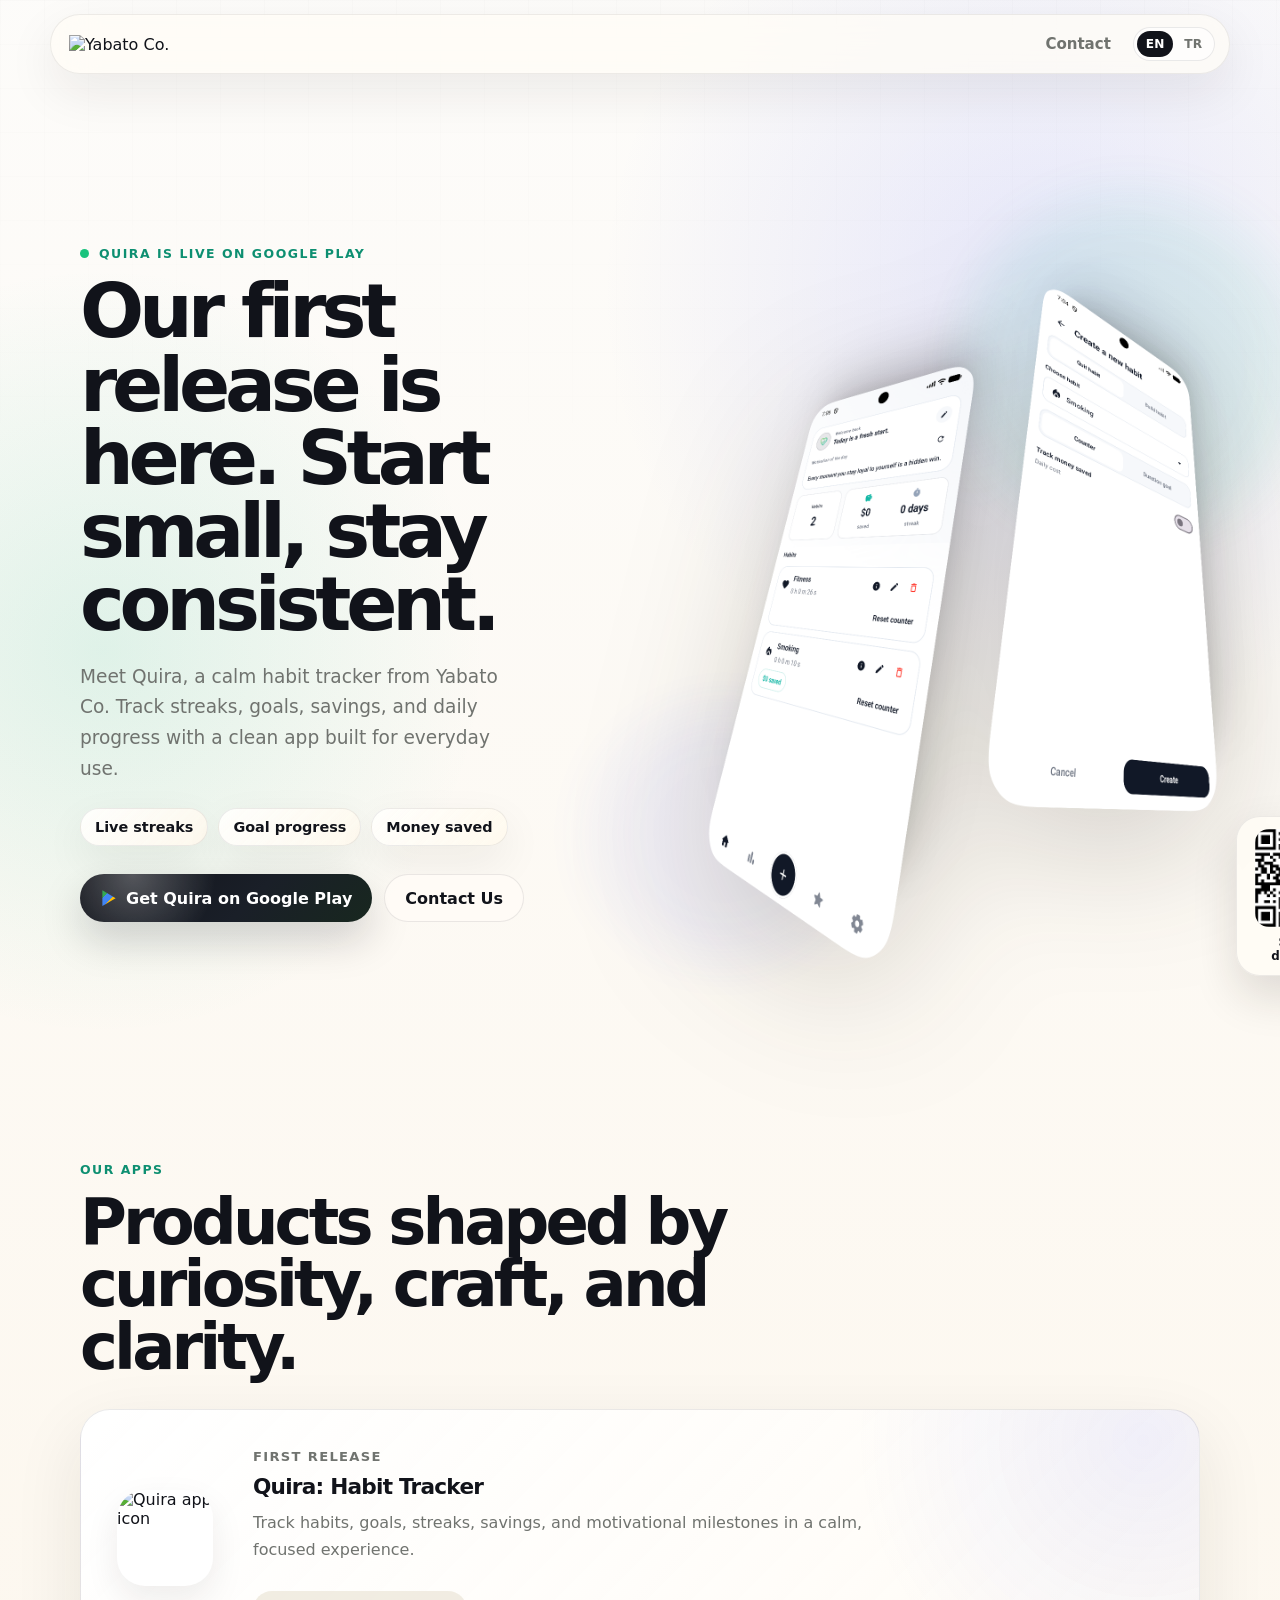
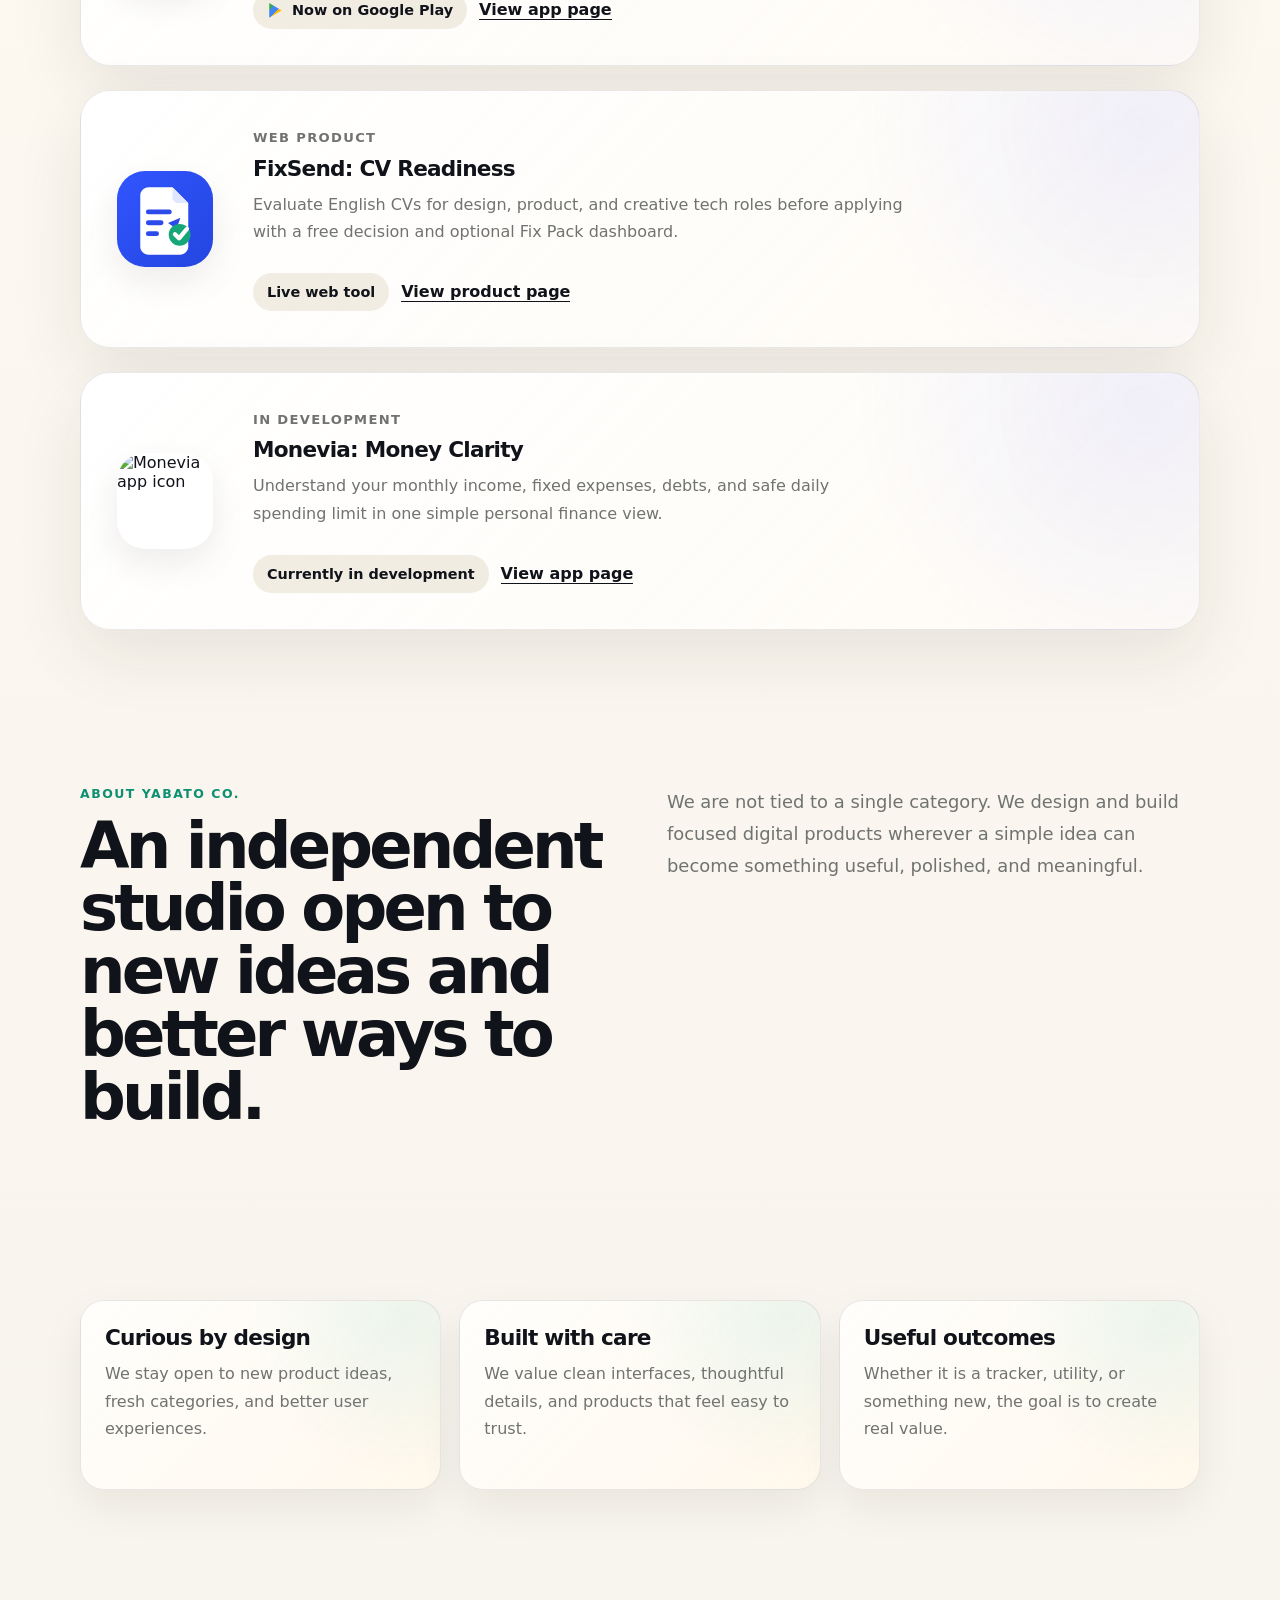
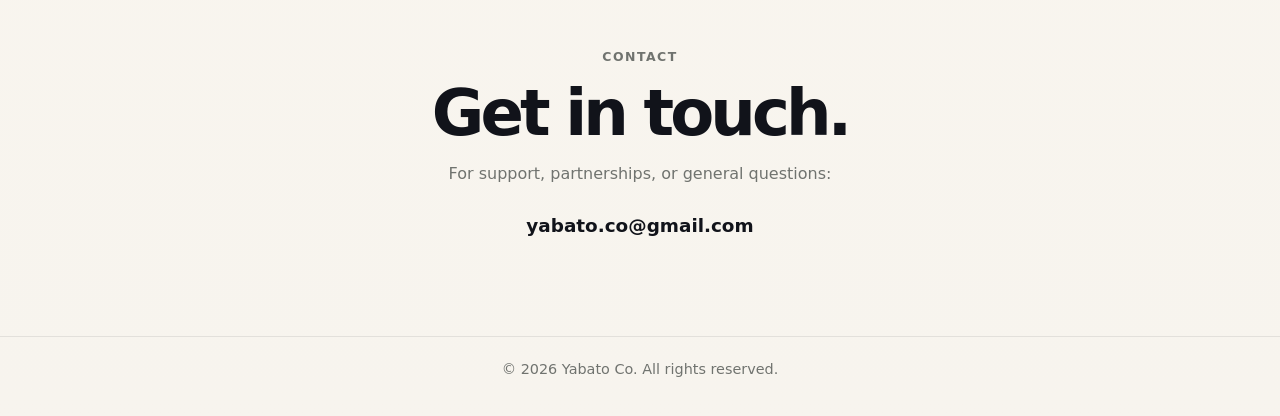
==== index.html @ 546466b2 "Add FixSend SVG and use it in UI Add a new fixsend-logo.svg asset and replace the previous text-base" ====
<!doctype html>
<html lang="en">
<head>
  <meta charset="utf-8" />
  <meta name="viewport" content="width=device-width, initial-scale=1" />
  <title>Yabato Co. | Ideas, Apps, and Digital Products</title>
  <meta name="description" content="Yabato Co. is an independent studio exploring ideas, apps, and digital products." />
  <link rel="icon" type="image/png" href="./favicon.png?v=2" />
  <link rel="shortcut icon" type="image/png" href="./favicon.png?v=2" />
  <link rel="apple-touch-icon" href="./favicon.png?v=2" />
  <link rel="stylesheet" href="./styles.css?v=13" />
</head>
<body>
  <header class="site-header">
    <a class="brand" href="index.html" aria-label="Yabato Co.">
      <img src="yabato-logo.png?v=2" alt="Yabato Co." />
    </a>
    <nav>
      <a href="#contact">Contact</a>
      <span class="lang-switch" aria-label="Language switcher">
        <a class="active" href="index.html">EN</a>
        <a href="index-tr.html">TR</a>
      </span>
    </nav>
  </header>

  <main>
    <section class="hero">
      <div class="hero-copy">
        <p class="eyebrow hero-kicker"><span></span>Quira is live on Google Play</p>
        <h1>Our first release is here. Start small, stay consistent.</h1>
        <p class="hero-text">
          Meet Quira, a calm habit tracker from Yabato Co. Track streaks, goals,
          savings, and daily progress with a clean app built for everyday use.
        </p>
        <div class="hero-badges" aria-label="Quira highlights">
          <span>Live streaks</span>
          <span>Goal progress</span>
          <span>Money saved</span>
        </div>
        <div class="hero-actions">
          <a class="button primary play-cta" href="https://play.google.com/store/apps/details?id=co.yabato.quira" target="_blank" rel="noopener"><span class="play-mark" aria-hidden="true"></span>Get Quira on Google Play</a>
          <a class="button secondary" href="mailto:yabato.co@gmail.com">Contact Us</a>
        </div>
      </div>
      <div class="home-hero-stage">
        <div class="hero-glow hero-glow-one"></div>
        <div class="hero-glow hero-glow-two"></div>
        <img class="home-hero-image" src="quira-hero.png" alt="Quira app screens preview" />
        <a class="hero-qr-card" href="https://play.google.com/store/apps/details?id=co.yabato.quira" target="_blank" rel="noopener" aria-label="Download Quira from Google Play">
          <img src="quira-google-play-qr.png" alt="Quira Google Play QR code" />
          <span>Scan to download</span>
        </a>
      </div>
    </section>

    <section id="apps" class="section">
      <div class="section-heading">
        <p class="eyebrow">Our apps</p>
        <h2>Products shaped by curiosity, craft, and clarity.</h2>
      </div>

      <div class="apps-stack">
        <a class="app-card app-card-link" href="quira.html">
          <img class="app-icon" src="googleplay-logo.png" alt="Quira app icon" />
          <div class="app-content">
            <p class="app-label">First release</p>
            <h3>Quira: Habit Tracker</h3>
            <p>
              Track habits, goals, streaks, savings, and motivational milestones
              in a calm, focused experience.
            </p>
            <div class="app-actions">
              <span class="pill play-pill"><span class="play-mark" aria-hidden="true"></span>Now on Google Play</span>
              <span class="text-link">View app page</span>
            </div>
          </div>
        </a>

        <a class="app-card app-card-link" href="fixsend.html">
          <img class="app-icon" src="fixsend-logo.svg" alt="FixSend product icon" />
          <div class="app-content">
            <p class="app-label">Web product</p>
            <h3>FixSend: CV Readiness</h3>
            <p>
              Evaluate English CVs for design, product, and creative tech roles
              before applying with a free decision and optional Fix Pack dashboard.
            </p>
            <div class="app-actions">
              <span class="pill">Live web tool</span>
              <span class="text-link">View product page</span>
            </div>
          </div>
        </a>

        <a class="app-card app-card-link" href="monevia.html">
          <img class="app-icon" src="monevia-logo.png" alt="Monevia app icon" />
          <div class="app-content">
            <p class="app-label">In development</p>
            <h3>Monevia: Money Clarity</h3>
            <p>
              Understand your monthly income, fixed expenses, debts, and safe
              daily spending limit in one simple personal finance view.
            </p>
            <div class="app-actions">
              <span class="pill">Currently in development</span>
              <span class="text-link">View app page</span>
            </div>
          </div>
        </a>
      </div>
    </section>

    <section id="about" class="section split">
      <div>
        <p class="eyebrow">About Yabato Co.</p>
        <h2>An independent studio open to new ideas and better ways to build.</h2>
      </div>
      <p>
        We are not tied to a single category. We design and build focused digital
        products wherever a simple idea can become something useful, polished,
        and meaningful.
      </p>
    </section>

    <section class="section principles">
      <div class="principle">
        <h3>Curious by design</h3>
        <p>We stay open to new product ideas, fresh categories, and better user experiences.</p>
      </div>
      <div class="principle">
        <h3>Built with care</h3>
        <p>We value clean interfaces, thoughtful details, and products that feel easy to trust.</p>
      </div>
      <div class="principle">
        <h3>Useful outcomes</h3>
        <p>Whether it is a tracker, utility, or something new, the goal is to create real value.</p>
      </div>
    </section>

    <section id="contact" class="section contact">
      <p class="eyebrow">Contact</p>
      <h2>Get in touch.</h2>
      <p>For support, partnerships, or general questions:</p>
      <a class="email" href="mailto:yabato.co@gmail.com">yabato.co@gmail.com</a>
    </section>
  </main>

  <footer>
    <p>&copy; 2026 Yabato Co. All rights reserved.</p>
  </footer>
</body>
</html>
---- styles.css ----
:root {
  --bg: #f6f2ea;
  --surface: #fffaf4;
  --surface-strong: #eee6d8;
  --text: #11131a;
  --muted: #70736f;
  --line: rgba(28, 31, 38, 0.09);
  --black: #11131a;
  --green: #17b98f;
  --blue: #5c6cff;
  --coral: #ff784f;
  --cream: #fff7e8;
  --radius: 30px;
  --shadow: 0 24px 70px rgba(35, 30, 20, 0.09);
  --soft-shadow: 0 16px 44px rgba(35, 30, 20, 0.07);
}

* {
  box-sizing: border-box;
}

html {
  scroll-behavior: smooth;
  overflow-x: hidden;
}

body {
  margin: 0;
  font-family: Inter, ui-sans-serif, system-ui, -apple-system, BlinkMacSystemFont, "Segoe UI", sans-serif;
  color: var(--text);
  background:
    radial-gradient(circle at 82% 8%, rgba(92, 108, 255, 0.15), transparent 28rem),
    radial-gradient(circle at 8% 18%, rgba(23, 185, 143, 0.13), transparent 24rem),
    linear-gradient(180deg, rgba(255, 255, 255, 0.74), rgba(255, 250, 242, 0.74) 42%, rgba(247, 244, 238, 0.98)),
    var(--bg);
  overflow-x: hidden;
}

body::before {
  content: "";
  position: fixed;
  inset: 0;
  z-index: -2;
  pointer-events: none;
  opacity: 0.24;
  background-image:
    linear-gradient(rgba(17, 19, 26, 0.05) 1px, transparent 1px),
    linear-gradient(90deg, rgba(17, 19, 26, 0.05) 1px, transparent 1px);
  background-size: 44px 44px;
  mask-image: linear-gradient(to bottom, black, transparent 72%);
}

a {
  color: inherit;
}

.site-header {
  position: sticky;
  top: 0;
  z-index: 10;
  display: flex;
  align-items: center;
  justify-content: space-between;
  width: min(1180px, calc(100% - 28px));
  margin: 14px auto 0;
  padding: 12px 14px 12px 18px;
  background: rgba(255, 252, 246, 0.72);
  backdrop-filter: blur(22px);
  border: 1px solid rgba(28, 31, 38, 0.08);
  border-radius: 999px;
  box-shadow: 0 18px 50px rgba(35, 30, 20, 0.08);
}

.brand {
  display: inline-flex;
  align-items: center;
  text-decoration: none;
}

.site-header .brand img {
  display: block;
  width: 118px;
  max-width: 118px;
  height: auto;
  max-height: 40px;
  object-fit: contain;
}

nav {
  display: flex;
  align-items: center;
  gap: 22px;
}

nav a {
  text-decoration: none;
  color: var(--muted);
  font-size: 0.94rem;
  font-weight: 750;
  transition: color 180ms ease;
}

nav a:hover {
  color: var(--text);
}

.lang-switch {
  display: inline-flex;
  align-items: center;
  gap: 2px;
  padding: 3px;
  border: 1px solid var(--line);
  border-radius: 999px;
  background: rgba(255, 255, 255, 0.62);
}

.lang-switch a {
  min-width: 34px;
  padding: 6px 9px;
  border-radius: 999px;
  color: var(--muted);
  font-size: 0.76rem;
  font-weight: 850;
  text-align: center;
}

.lang-switch a.active {
  color: #ffffff;
  background: var(--black);
}

main {
  width: min(1120px, calc(100% - 40px));
  margin: 0 auto;
}

.hero {
  min-height: 74vh;
  display: grid;
  grid-template-columns: minmax(0, 0.82fr) minmax(470px, 1.18fr);
  gap: 24px;
  align-items: center;
  padding: 82px 0 74px;
}

.hero-copy {
  min-width: 0;
  animation: heroFadeUp 760ms ease both;
}

.hero-kicker {
  display: inline-flex;
  align-items: center;
  gap: 10px;
}

.hero-kicker span {
  width: 9px;
  height: 9px;
  border-radius: 50%;
  background: #19c37d;
  box-shadow: 0 0 0 0 rgba(25, 195, 125, 0.42);
  animation: livePulse 1.8s ease-in-out infinite;
}

.hero-badges {
  display: flex;
  flex-wrap: wrap;
  gap: 10px;
  margin-top: 24px;
}

.hero-badges span {
  display: inline-flex;
  align-items: center;
  min-height: 38px;
  padding: 0 14px;
  border: 1px solid rgba(15, 23, 42, 0.08);
  border-radius: 999px;
  background:
    linear-gradient(135deg, rgba(255, 255, 255, 0.72), rgba(255, 247, 232, 0.56)),
    rgba(255, 252, 246, 0.72);
  color: var(--text);
  font-size: 0.9rem;
  font-weight: 800;
  box-shadow: var(--soft-shadow);
}

.home-hero-stage {
  position: relative;
  justify-self: end;
  width: min(132%, 910px);
  margin-right: -206px;
  animation: heroFadeIn 900ms ease 120ms both;
}

.home-hero-image {
  display: block;
  width: 100%;
  height: auto;
  filter: drop-shadow(0 36px 72px rgba(35, 30, 20, 0.20));
  animation: heroFloat 6.5s ease-in-out infinite;
}

.hero-glow {
  position: absolute;
  z-index: -1;
  border-radius: 50%;
  filter: blur(28px);
  opacity: 0.42;
  animation: glowDrift 7s ease-in-out infinite;
}

.hero-glow-one {
  width: 340px;
  height: 340px;
  right: 106px;
  top: 42px;
  background: rgba(23, 185, 143, 0.22);
}

.hero-glow-two {
  width: 260px;
  height: 260px;
  left: 42px;
  bottom: 46px;
  background: rgba(92, 108, 255, 0.17);
  animation-delay: -2s;
}

.hero-qr-card {
  position: absolute;
  right: 34px;
  bottom: 34px;
  display: grid;
  justify-items: center;
  gap: 8px;
  width: 136px;
  padding: 12px;
  border: 1px solid rgba(15, 23, 42, 0.08);
  border-radius: 24px;
  background: rgba(255, 252, 246, 0.9);
  box-shadow: 0 20px 46px rgba(35, 30, 20, 0.14);
  color: var(--text);
  text-decoration: none;
  backdrop-filter: blur(18px);
  animation: heroFadeUp 820ms ease 360ms both;
}

.hero-qr-card img {
  display: block;
  width: 98px;
  height: 98px;
  border-radius: 14px;
}

.hero-qr-card span {
  font-size: 0.74rem;
  font-weight: 900;
  text-align: center;
}

@keyframes heroFadeUp {
  from {
    opacity: 0;
    transform: translateY(18px);
  }
  to {
    opacity: 1;
    transform: translateY(0);
  }
}

@keyframes heroFadeIn {
  from {
    opacity: 0;
    transform: translateX(18px) scale(0.98);
  }
  to {
    opacity: 1;
    transform: translateX(0) scale(1);
  }
}

@keyframes heroFloat {
  0%, 100% {
    transform: translateY(0) rotate(0deg);
  }
  50% {
    transform: translateY(-10px) rotate(0.4deg);
  }
}

@keyframes livePulse {
  0% {
    box-shadow: 0 0 0 0 rgba(25, 195, 125, 0.42);
  }
  70% {
    box-shadow: 0 0 0 9px rgba(25, 195, 125, 0);
  }
  100% {
    box-shadow: 0 0 0 0 rgba(25, 195, 125, 0);
  }
}

@keyframes glowDrift {
  0%, 100% {
    transform: translate3d(0, 0, 0) scale(1);
  }
  50% {
    transform: translate3d(12px, -10px, 0) scale(1.06);
  }
}

.eyebrow {
  margin: 0 0 14px;
  color: #0d8f71;
  font-size: 0.78rem;
  font-weight: 800;
  letter-spacing: 0.12em;
  text-transform: uppercase;
}

h1,
h2,
h3,
p {
  margin-top: 0;
}

h1 {
  max-width: 670px;
  margin-bottom: 20px;
  font-size: clamp(2.6rem, 5.9vw, 4.95rem);
  line-height: 0.97;
  letter-spacing: -0.068em;
}

h2 {
  margin-bottom: 16px;
  font-size: clamp(2rem, 5vw, 4rem);
  line-height: 0.98;
  letter-spacing: -0.06em;
}

h3 {
  margin-bottom: 10px;
  font-size: 1.35rem;
  letter-spacing: -0.035em;
}

.hero-text {
  max-width: 570px;
  color: var(--muted);
  font-size: clamp(1.02rem, 1.45vw, 1.18rem);
  line-height: 1.65;
}

.hero-actions,
.app-actions {
  display: flex;
  flex-wrap: wrap;
  align-items: center;
  gap: 12px;
  margin-top: 28px;
}

.button {
  display: inline-flex;
  align-items: center;
  justify-content: center;
  min-height: 48px;
  padding: 0 20px;
  border-radius: 999px;
  text-decoration: none;
  font-weight: 750;
  transition: transform 180ms ease, box-shadow 180ms ease, background 180ms ease, border-color 180ms ease;
}

.button.primary {
  color: #ffffff;
  background:
    radial-gradient(circle at 18% 0%, rgba(255, 255, 255, 0.28), transparent 34%),
    linear-gradient(135deg, #11131a 0%, #1a1f28 58%, #18271f 100%),
    var(--black);
  box-shadow: 0 18px 42px rgba(17, 19, 26, 0.18);
}

.button.secondary {
  color: var(--text);
  background: rgba(255, 252, 246, 0.78);
  border: 1px solid var(--line);
}

.button:hover {
  transform: translateY(-2px);
}

.button.primary:hover {
  box-shadow: 0 22px 50px rgba(17, 19, 26, 0.24);
}

.button.secondary:hover {
  border-color: rgba(17, 19, 26, 0.18);
  background: #ffffff;
}

.button.disabled {
  cursor: default;
  opacity: 0.92;
}

.section {
  padding: 78px 0;
  animation: heroFadeUp 720ms ease both;
}

.section-heading {
  max-width: 760px;
  margin-bottom: 30px;
}

.apps-stack {
  display: grid;
  gap: 24px;
  row-gap: 24px;
}

.app-card {
  display: grid;
  grid-template-columns: 110px 1fr;
  gap: 26px;
  align-items: center;
  margin-top: 0;
  padding: clamp(22px, 4vw, 36px);
  border: 1px solid var(--line);
  border-radius: var(--radius);
  background:
    radial-gradient(circle at 95% 12%, rgba(92, 108, 255, 0.09), transparent 18rem),
    linear-gradient(135deg, rgba(255, 255, 255, 0.84), rgba(255, 250, 242, 0.72)),
    rgba(255, 255, 255, 0.82);
  box-shadow: var(--shadow);
}

.app-card-link {
  text-decoration: none;
  color: inherit;
  transition: transform 180ms ease, box-shadow 180ms ease;
}

.app-card-link:hover {
  transform: translateY(-4px);
  box-shadow: 0 30px 82px rgba(35, 30, 20, 0.12);
}

.app-card-link h3,
.app-card-link p,
.app-card-link span {
  text-decoration: none;
}

.app-icon {
  width: 96px;
  height: 96px;
  display: block;
  border-radius: 28px;
  object-fit: cover;
  background: #ffffff;
  box-shadow: 0 14px 34px rgba(35, 30, 20, 0.08);
}


.app-label {
  margin-bottom: 6px;
  color: var(--muted);
  font-size: 0.82rem;
  font-weight: 800;
  text-transform: uppercase;
  letter-spacing: 0.1em;
}

.app-content p {
  max-width: 650px;
  color: var(--muted);
  line-height: 1.7;
}

.pill {
  display: inline-flex;
  align-items: center;
  gap: 8px;
  min-height: 38px;
  padding: 0 14px;
  border-radius: 999px;
  background: rgba(238, 232, 220, 0.78);
  color: var(--text);
  font-size: 0.9rem;
  font-weight: 750;
}

.app-actions a,
.text-link {
  color: var(--text);
  font-weight: 750;
  text-decoration: none;
  border-bottom: 1px solid currentColor;
}

.split {
  display: grid;
  grid-template-columns: 1fr 1fr;
  gap: 54px;
  align-items: start;
}

.split > p {
  color: var(--muted);
  font-size: 1.12rem;
  line-height: 1.8;
}

.principles {
  display: grid;
  grid-template-columns: repeat(3, 1fr);
  gap: 18px;
}

.principle {
  min-height: 190px;
  padding: 24px;
  border: 1px solid var(--line);
  border-radius: 24px;
  background:
    radial-gradient(circle at 90% 8%, rgba(23, 185, 143, 0.08), transparent 10rem),
    linear-gradient(135deg, rgba(255, 255, 255, 0.76), rgba(255, 247, 232, 0.66)),
    var(--surface);
  box-shadow: var(--soft-shadow);
  transition: transform 180ms ease, box-shadow 180ms ease, border-color 180ms ease;
}

.principle:hover {
  transform: translateY(-3px);
  border-color: rgba(17, 19, 26, 0.14);
  box-shadow: 0 20px 52px rgba(35, 30, 20, 0.10);
}

.principle p,
.contact p {
  color: var(--muted);
  line-height: 1.7;
}

.contact {
  text-align: center;
  padding-bottom: 100px;
}

.email {
  display: inline-block;
  margin-top: 12px;
  color: var(--text);
  font-size: 1.15rem;
  font-weight: 800;
  text-decoration: none;
}

footer {
  border-top: 1px solid var(--line);
  padding: 24px 20px;
  text-align: center;
  color: var(--muted);
  font-size: 0.9rem;
}

/* Quira page */

.app-hero {
  min-height: 62vh;
  display: grid;
  grid-template-columns: 1.35fr 0.65fr;
  gap: 42px;
  align-items: center;
  padding: 74px 0 46px;
}

.hero-phone-card {
  justify-self: end;
  width: min(100%, 168px);
  min-height: 188px;
  display: grid;
  place-items: center;
  align-content: center;
  padding: 12px;
  border: 1px solid var(--line);
  border-radius: 26px;
  background:
    radial-gradient(circle at top right, rgba(23, 185, 143, 0.16), transparent 11rem),
    radial-gradient(circle at bottom left, rgba(92, 108, 255, 0.08), transparent 10rem),
    rgba(255, 252, 246, 0.78);
  box-shadow: var(--soft-shadow);
  text-align: center;
}

.hero-phone-card img {
  width: 92px;
  height: 92px;
  border-radius: 20px;
  margin-bottom: 10px;
  object-fit: cover;
}

.hero-phone-card.monevia-card img {
  padding: 10px;
  background: #ffffff;
  object-fit: contain;
}

.monevia-kpi-grid {
  display: grid;
  grid-template-columns: repeat(3, 1fr);
  gap: 16px;
  margin-top: 30px;
}

.monevia-kpi {
  padding: 24px;
  border: 1px solid var(--line);
  border-radius: 24px;
  background:
    linear-gradient(135deg, rgba(255, 255, 255, 0.8), rgba(255, 247, 232, 0.66)),
    rgba(255, 252, 246, 0.82);
  box-shadow: var(--soft-shadow);
}

.monevia-kpi strong {
  display: block;
  margin-bottom: 8px;
  color: var(--text);
  font-size: clamp(1.5rem, 3vw, 2.4rem);
  letter-spacing: -0.06em;
}

.monevia-kpi span {
  color: var(--muted);
  font-size: 0.92rem;
  font-weight: 750;
}

.play-pill,
.play-cta {
  gap: 9px;
}

.play-mark {
  width: 16px;
  height: 16px;
  flex: 0 0 auto;
  display: inline-block;
  clip-path: polygon(14% 4%, 92% 50%, 14% 96%);
  background: linear-gradient(135deg, #34a853 0 32%, #4285f4 32% 58%, #fbbc04 58% 76%, #ea4335 76% 100%);
  box-shadow: 0 0 0 1px rgba(17, 24, 39, 0.04);
}

.button .play-mark {
  width: 17px;
  height: 17px;
}

.hero-phone-card h2 {
  font-size: 1.3rem;
  margin-bottom: 3px;
}

.hero-phone-card p {
  color: var(--muted);
  font-weight: 700;
  font-size: 0.84rem;
}

.feature-banner {
  margin: 8px 0 46px;
  padding: 0;
  overflow: hidden;
  border: 1px solid var(--line);
  border-radius: 32px;
  background: rgba(255, 252, 246, 0.78);
  box-shadow: var(--shadow);
}

.feature-banner img {
  display: block;
  width: 100%;
  border-radius: 32px;
}

.feature-banner.product-photo {
  background:
    radial-gradient(circle at 50% 12%, rgba(92, 108, 255, 0.16), transparent 30rem),
    linear-gradient(135deg, rgba(255, 255, 255, 0.7), rgba(255, 247, 232, 0.54));
}

.feature-banner.product-photo img {
  object-fit: cover;
}

.feature-grid {
  display: grid;
  grid-template-columns: repeat(3, 1fr);
  gap: 18px;
}

.core-download-section {
  display: grid;
  grid-template-columns: minmax(0, 1fr) 220px;
  align-items: center;
  gap: 34px;
}

.qr-download-card {
  display: grid;
  justify-items: center;
  gap: 14px;
  padding: 18px;
  border: 1px solid var(--line);
  border-radius: 28px;
  background:
    radial-gradient(circle at 50% 0%, rgba(92, 108, 255, 0.08), transparent 10rem),
    rgba(255, 252, 246, 0.86);
  box-shadow: var(--soft-shadow);
  color: var(--text);
  text-decoration: none;
}

.qr-download-card img {
  display: block;
  width: 172px;
  height: 172px;
  border-radius: 18px;
}

.qr-download-card span {
  font-weight: 900;
  color: var(--text);
}

.feature-grid .principle {
  min-height: 170px;
  background:
    linear-gradient(135deg, rgba(255, 255, 255, 0.82), rgba(255, 247, 232, 0.62)),
    rgba(255, 252, 246, 0.86);
}

.screenshots-section {
  overflow: visible;
}

.screenshot-carousel-wrap {
  position: relative;
  margin-inline: -64px;
  padding-inline: 64px;
}

.screenshots {
  display: grid;
  grid-auto-flow: column;
  grid-auto-columns: calc((100% - 36px) / 3);
  grid-template-columns: none;
  gap: 18px;
  overflow-x: auto;
  overflow-y: hidden;
  overscroll-behavior-inline: contain;
  scroll-snap-type: inline mandatory;
  padding: 8px 0 26px;
  scrollbar-width: thin;
}

.screenshots::-webkit-scrollbar {
  height: 0;
}

.screenshot-button {
  display: block;
  width: 100%;
  padding: 0;
  border: 0;
  background: transparent;
  cursor: zoom-in;
  scroll-snap-align: start;
}

.screenshot-button img {
  display: block;
  width: 100%;
  aspect-ratio: 1 / 1;
  object-fit: cover;
  object-position: top;
  border-radius: 30px;
  border: 0;
  background: rgba(255, 252, 246, 0.86);
  box-shadow: 0 18px 48px rgba(35, 30, 20, 0.09);
  transition: transform 180ms ease, box-shadow 180ms ease;
}

.screenshot-button:hover img {
  transform: translateY(-4px);
  box-shadow: 0 24px 58px rgba(35, 30, 20, 0.13);
}

.scroll-cue {
  position: absolute;
  top: 42%;
  z-index: 3;
  width: 46px;
  height: 46px;
  display: grid;
  place-items: center;
  border-radius: 999px;
  color: var(--text);
  background: rgba(255, 252, 246, 0.94);
  border: 1px solid var(--line);
  box-shadow: 0 14px 36px rgba(35, 30, 20, 0.12);
  font-size: 2.1rem;
  line-height: 1;
  padding: 0;
  cursor: pointer;
}

.scroll-cue.left {
  left: 8px;
}

.scroll-cue.right {
  right: 8px;
}

.lightbox {
  position: fixed;
  inset: 0;
  z-index: 100;
  display: none;
  place-items: center;
  padding: 28px;
  background: rgba(8, 12, 18, 0.72);
  backdrop-filter: blur(12px);
}

.lightbox.is-open {
  display: grid;
}

.lightbox img {
  max-width: min(92vw, 520px);
  max-height: 90vh;
  border-radius: 32px;
  box-shadow: 0 30px 90px rgba(0, 0, 0, 0.34);
}

.lightbox-close {
  position: fixed;
  top: 22px;
  right: 24px;
  width: 44px;
  height: 44px;
  border: 0;
  border-radius: 999px;
  color: #111318;
  background: rgba(255, 255, 255, 0.92);
  font-size: 2rem;
  line-height: 1;
  cursor: pointer;
}

/* Legal page */

.legal-page h1 {
  font-size: clamp(2.6rem, 7vw, 5rem);
}

.legal-card {
  padding: clamp(22px, 4vw, 38px);
  border: 1px solid var(--line);
  border-radius: var(--radius);
  background:
    radial-gradient(circle at 100% 0%, rgba(92, 108, 255, 0.07), transparent 22rem),
    rgba(255, 252, 246, 0.86);
  box-shadow: var(--shadow);
  color: var(--muted);
  line-height: 1.8;
}

.legal-card h2 {
  margin-top: 32px;
  font-size: 1.4rem;
  line-height: 1.2;
  letter-spacing: -0.03em;
  color: var(--text);
}

.legal-card a {
  font-weight: 800;
}

/* Responsive */

@media (max-width: 980px) {
  body,
  main,
  .site-header,
  .section,
  .hero,
  .app-hero,
  .screenshots-section,
  .screenshot-carousel-wrap {
    max-width: 100%;
  }

  .hero {
    grid-template-columns: 1fr;
    gap: 34px;
    overflow: hidden;
  }

  .home-hero-stage {
    justify-self: center;
    width: min(112%, 780px);
    margin: 6px -6% 0;
  }

  .hero-qr-card {
    right: 22px;
    bottom: 18px;
  }

  .app-hero {
    grid-template-columns: 1fr;
    overflow: hidden;
  }

  .hero-phone-card {
    justify-self: start;
  }

  .feature-grid {
    grid-template-columns: repeat(2, 1fr);
  }

  .core-download-section {
    grid-template-columns: 1fr;
  }

  .qr-download-card {
    justify-self: start;
  }

  .monevia-kpi-grid {
    grid-template-columns: 1fr;
  }

  .screenshot-carousel-wrap {
    margin-inline: 0;
    padding-inline: 0;
    overflow: hidden;
  }

  .screenshots {
    grid-auto-columns: calc((100% - 18px) / 2);
    width: 100%;
    max-width: 100%;
  }

  .scroll-cue.left {
    left: 6px;
  }

  .scroll-cue.right {
    right: 6px;
  }
}

@media (max-width: 720px) {
  .site-header {
    padding: 18px 20px;
  }

  .site-header .brand img {
    width: 96px;
    max-width: 96px;
    height: auto;
    max-height: 34px;
  }

  nav {
    gap: 14px;
    flex-wrap: wrap;
    justify-content: flex-end;
  }

  nav a {
    font-size: 0.86rem;
  }

  .lang-switch a {
    min-width: 30px;
    padding: 5px 8px;
    font-size: 0.72rem;
  }

  main {
    width: 100%;
    padding-inline: 14px;
    overflow: hidden;
  }

  .hero {
    min-height: 66vh;
    padding-top: 70px;
  }

  h1 {
    font-size: clamp(2.55rem, 12vw, 4.15rem);
  }

  .app-card,
  .split,
  .principles {
    grid-template-columns: 1fr;
  }

  .app-card {
    gap: 18px;
  }

  .section {
    padding: 54px 0;
  }

  .scroll-cue {
    display: none;
  }
}

@media (max-width: 620px) {
  .app-hero {
    padding: 64px 0 42px;
  }

  .hero-phone-card {
    width: 100%;
    max-width: 168px;
    min-height: 188px;
    border-radius: 26px;
  }

  .home-hero-stage {
    width: 116%;
    margin-left: -8%;
    margin-right: -8%;
  }

  .hero-qr-card {
    position: relative;
    right: auto;
    bottom: auto;
    width: 100%;
    max-width: 220px;
    margin: -18px auto 0;
  }

  .hero-qr-card img {
    width: 112px;
    height: 112px;
  }

  .hero-badges span {
    font-size: 0.82rem;
  }

  .feature-grid {
    grid-template-columns: 1fr;
  }

  .qr-download-card {
    width: 100%;
  }

  .screenshots {
    grid-auto-columns: 82%;
    max-width: 100%;
  }

  .screenshot-carousel-wrap {
    width: 100%;
    max-width: 100%;
    overflow: hidden;
  }

  .screenshot-button,
  .screenshot-button img,
  .feature-banner,
  .feature-banner img {
    max-width: 100%;
  }
}

@media (prefers-reduced-motion: reduce) {
  .hero-copy,
  .home-hero-stage,
  .home-hero-image,
  .hero-glow,
  .hero-qr-card,
  .hero-kicker span,
  .section {
    animation: none;
  }
}
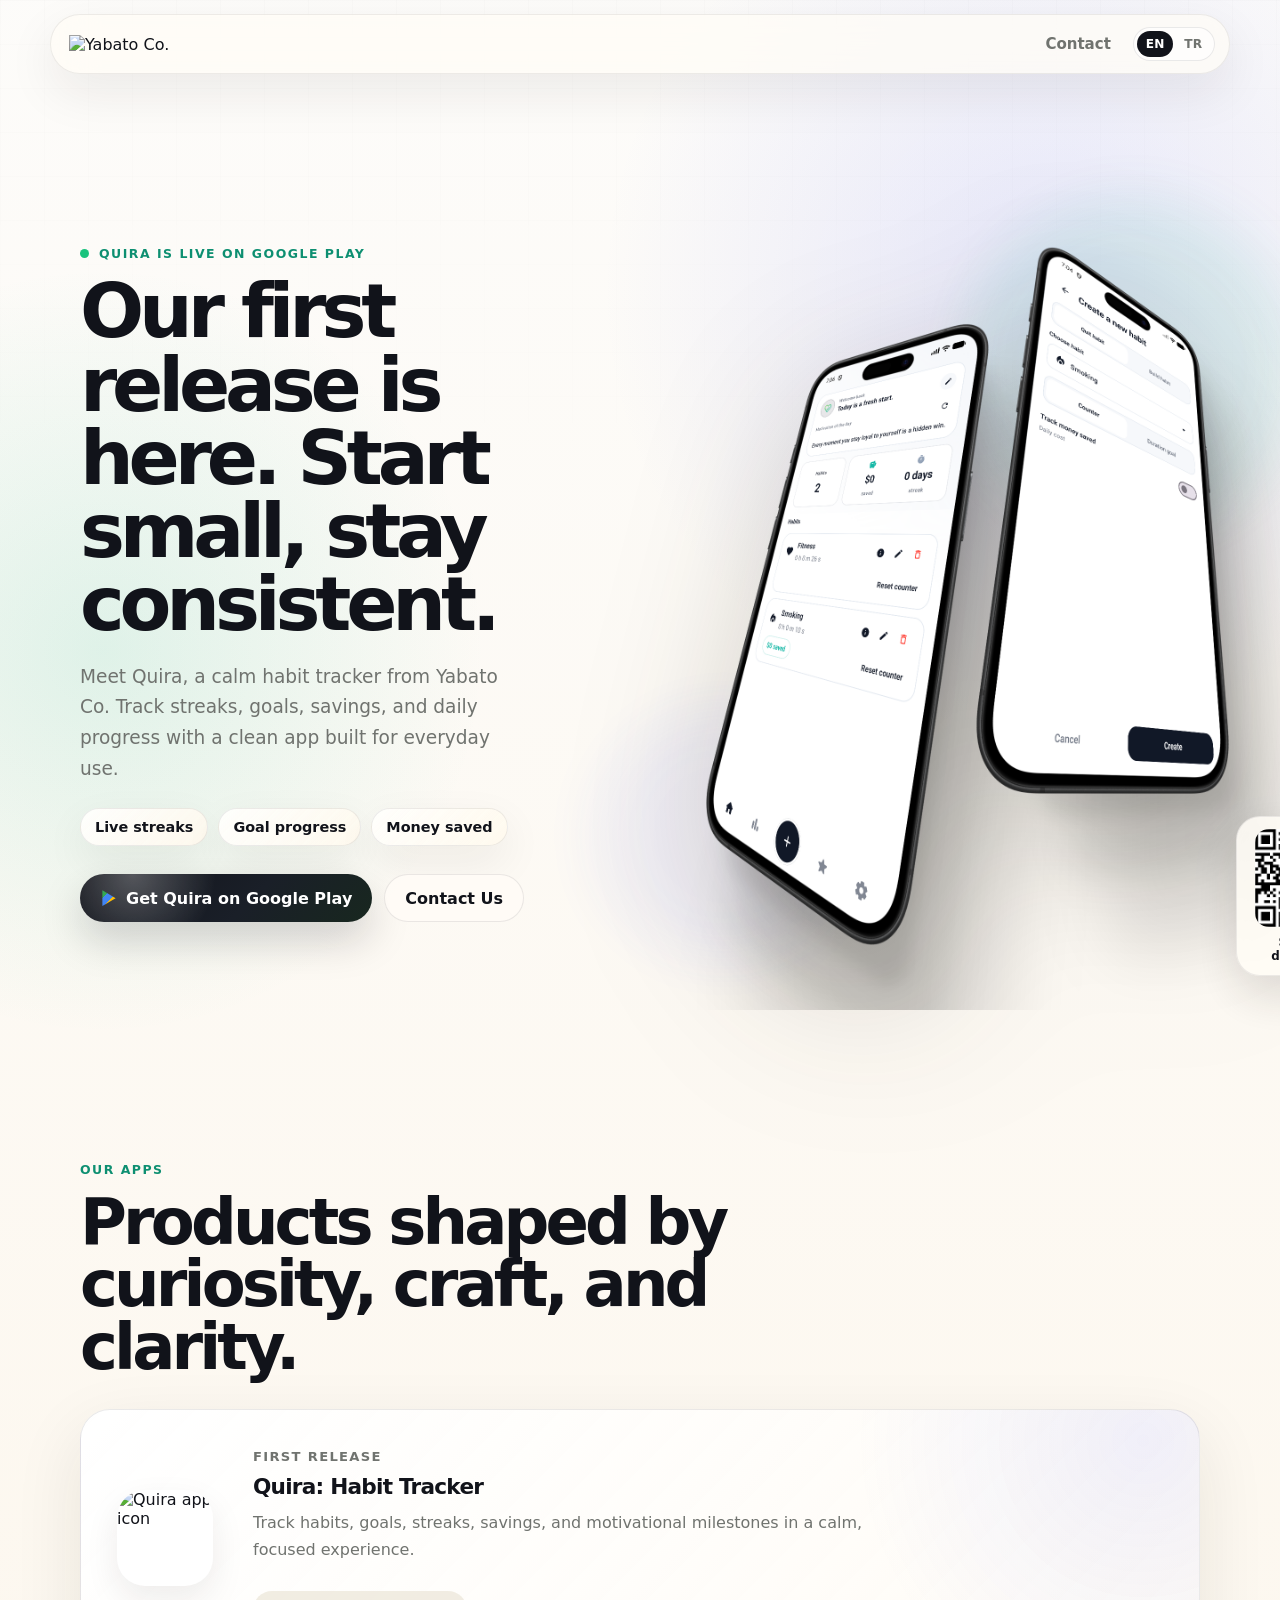
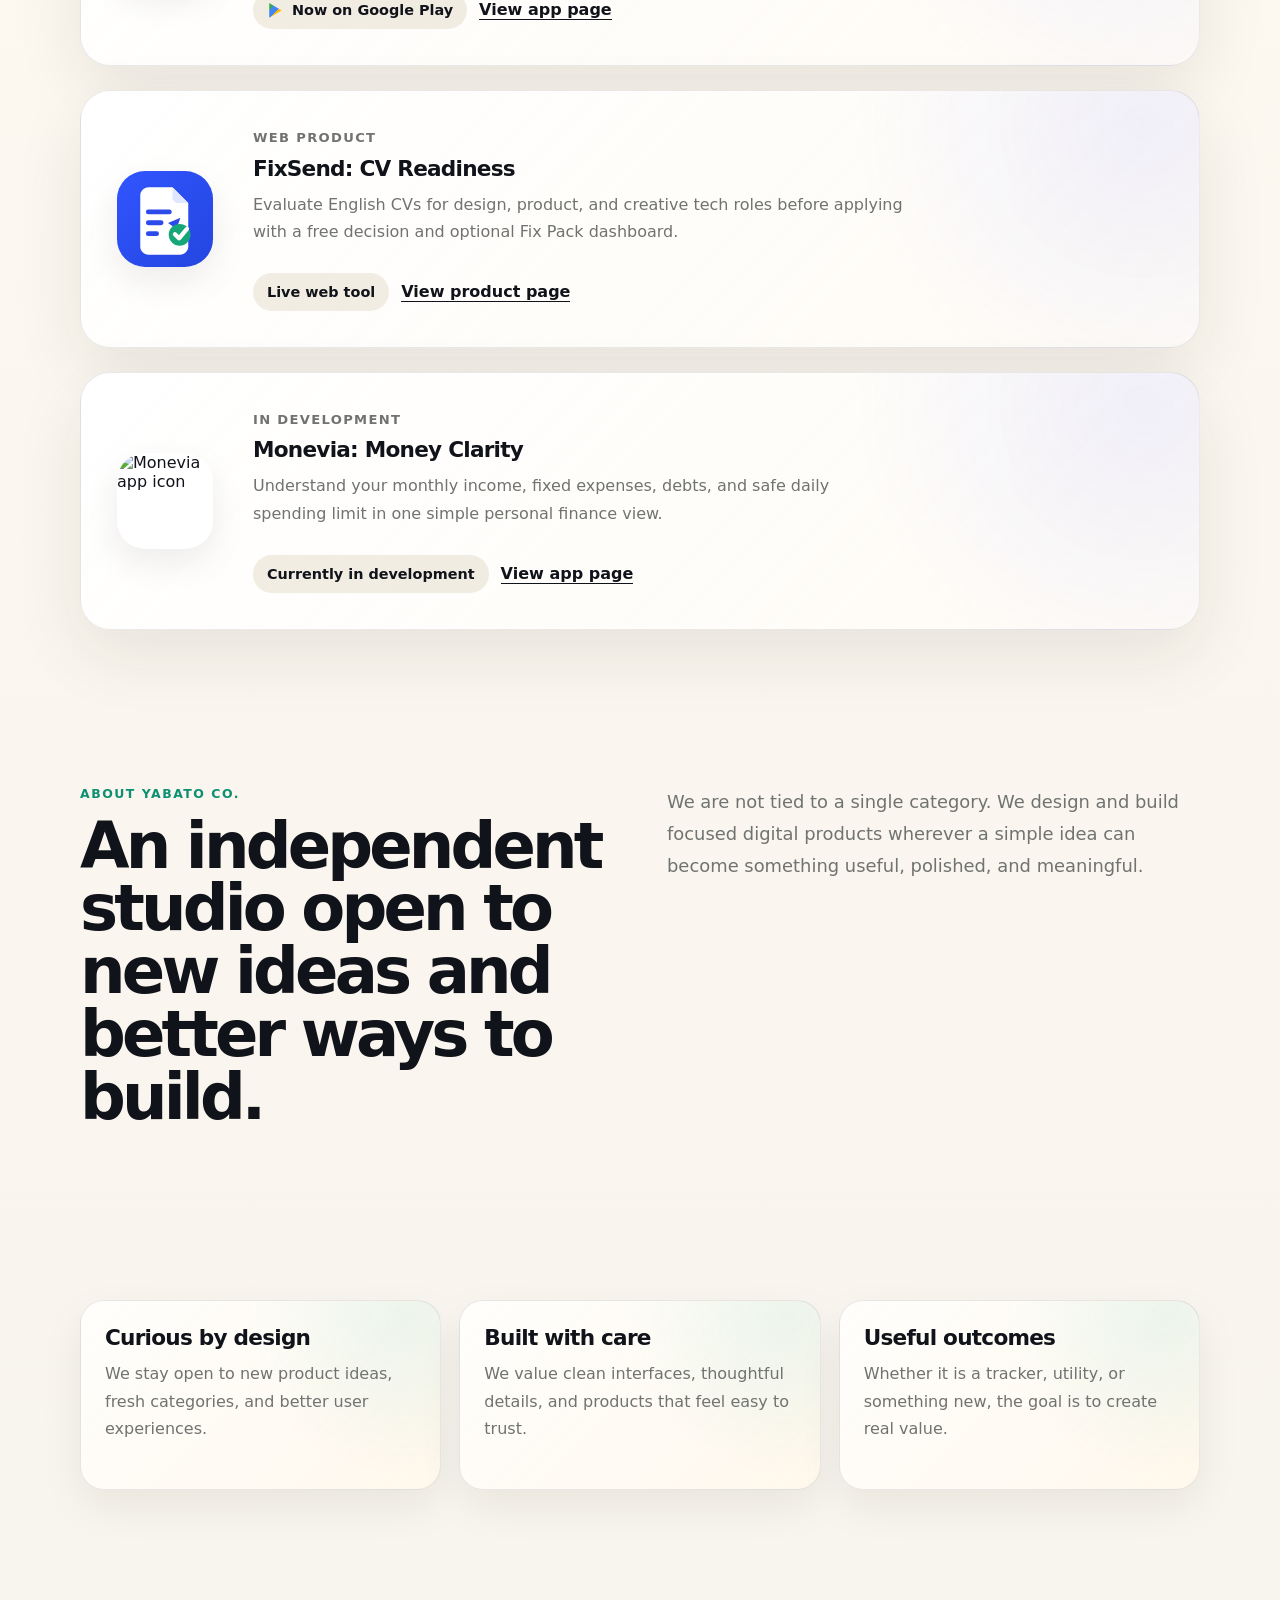
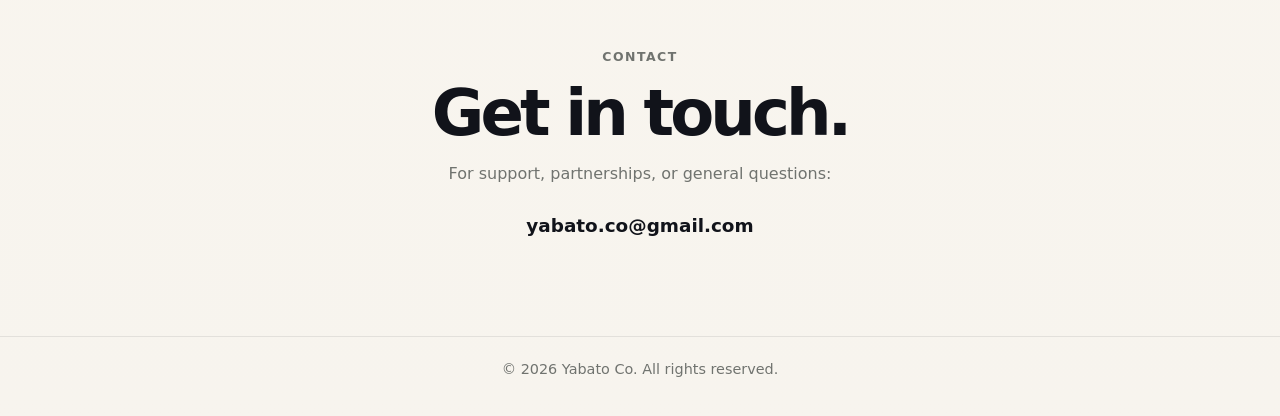
==== commit 7a325918: "Bump styles.css version and update hero images Update stylesheet cache-bust from ?v=13 to ?v=14 acro" ====
--- a/index.html
+++ b/index.html
@@ -8,7 +8,7 @@
   <link rel="icon" type="image/png" href="./favicon.png?v=2" />
   <link rel="shortcut icon" type="image/png" href="./favicon.png?v=2" />
   <link rel="apple-touch-icon" href="./favicon.png?v=2" />
-  <link rel="stylesheet" href="./styles.css?v=13" />
+  <link rel="stylesheet" href="./styles.css?v=14" />
 </head>
 <body>
   <header class="site-header">
@@ -46,7 +46,7 @@
       <div class="home-hero-stage">
         <div class="hero-glow hero-glow-one"></div>
         <div class="hero-glow hero-glow-two"></div>
-        <img class="home-hero-image" src="quira-hero.png" alt="Quira app screens preview" />
+        <img class="home-hero-image" src="quira-hero.png?v=2" alt="Quira app screens preview" />
         <a class="hero-qr-card" href="https://play.google.com/store/apps/details?id=co.yabato.quira" target="_blank" rel="noopener" aria-label="Download Quira from Google Play">
           <img src="quira-google-play-qr.png" alt="Quira Google Play QR code" />
           <span>Scan to download</span>
--- a/styles.css
+++ b/styles.css
@@ -694,13 +694,17 @@
 }
 
 .feature-banner.product-photo {
-  background:
-    radial-gradient(circle at 50% 12%, rgba(92, 108, 255, 0.16), transparent 30rem),
-    linear-gradient(135deg, rgba(255, 255, 255, 0.7), rgba(255, 247, 232, 0.54));
+  border: 0;
+  border-radius: 0;
+  background: transparent;
+  box-shadow: none;
+  overflow: visible;
 }
 
 .feature-banner.product-photo img {
-  object-fit: cover;
+  border-radius: 0;
+  object-fit: contain;
+  filter: drop-shadow(0 28px 54px rgba(35, 30, 20, 0.11));
 }
 
 .feature-grid {
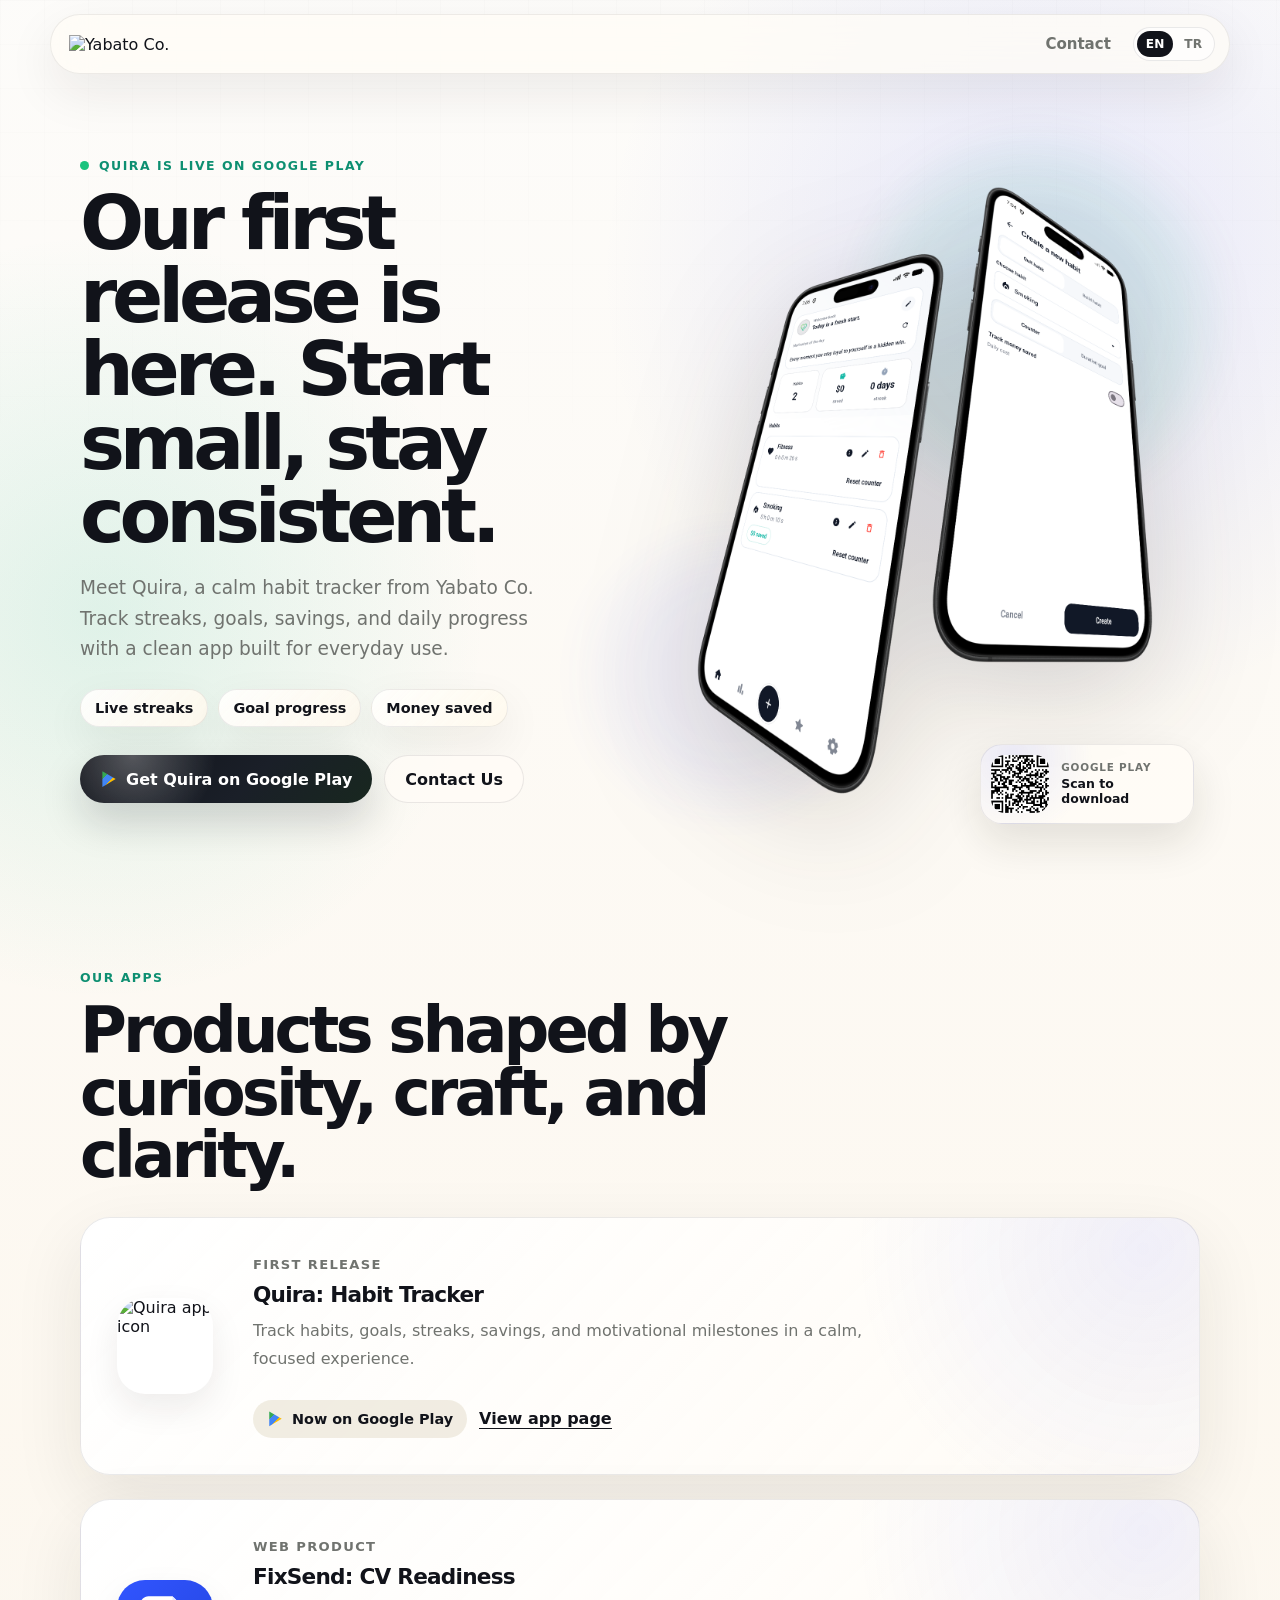
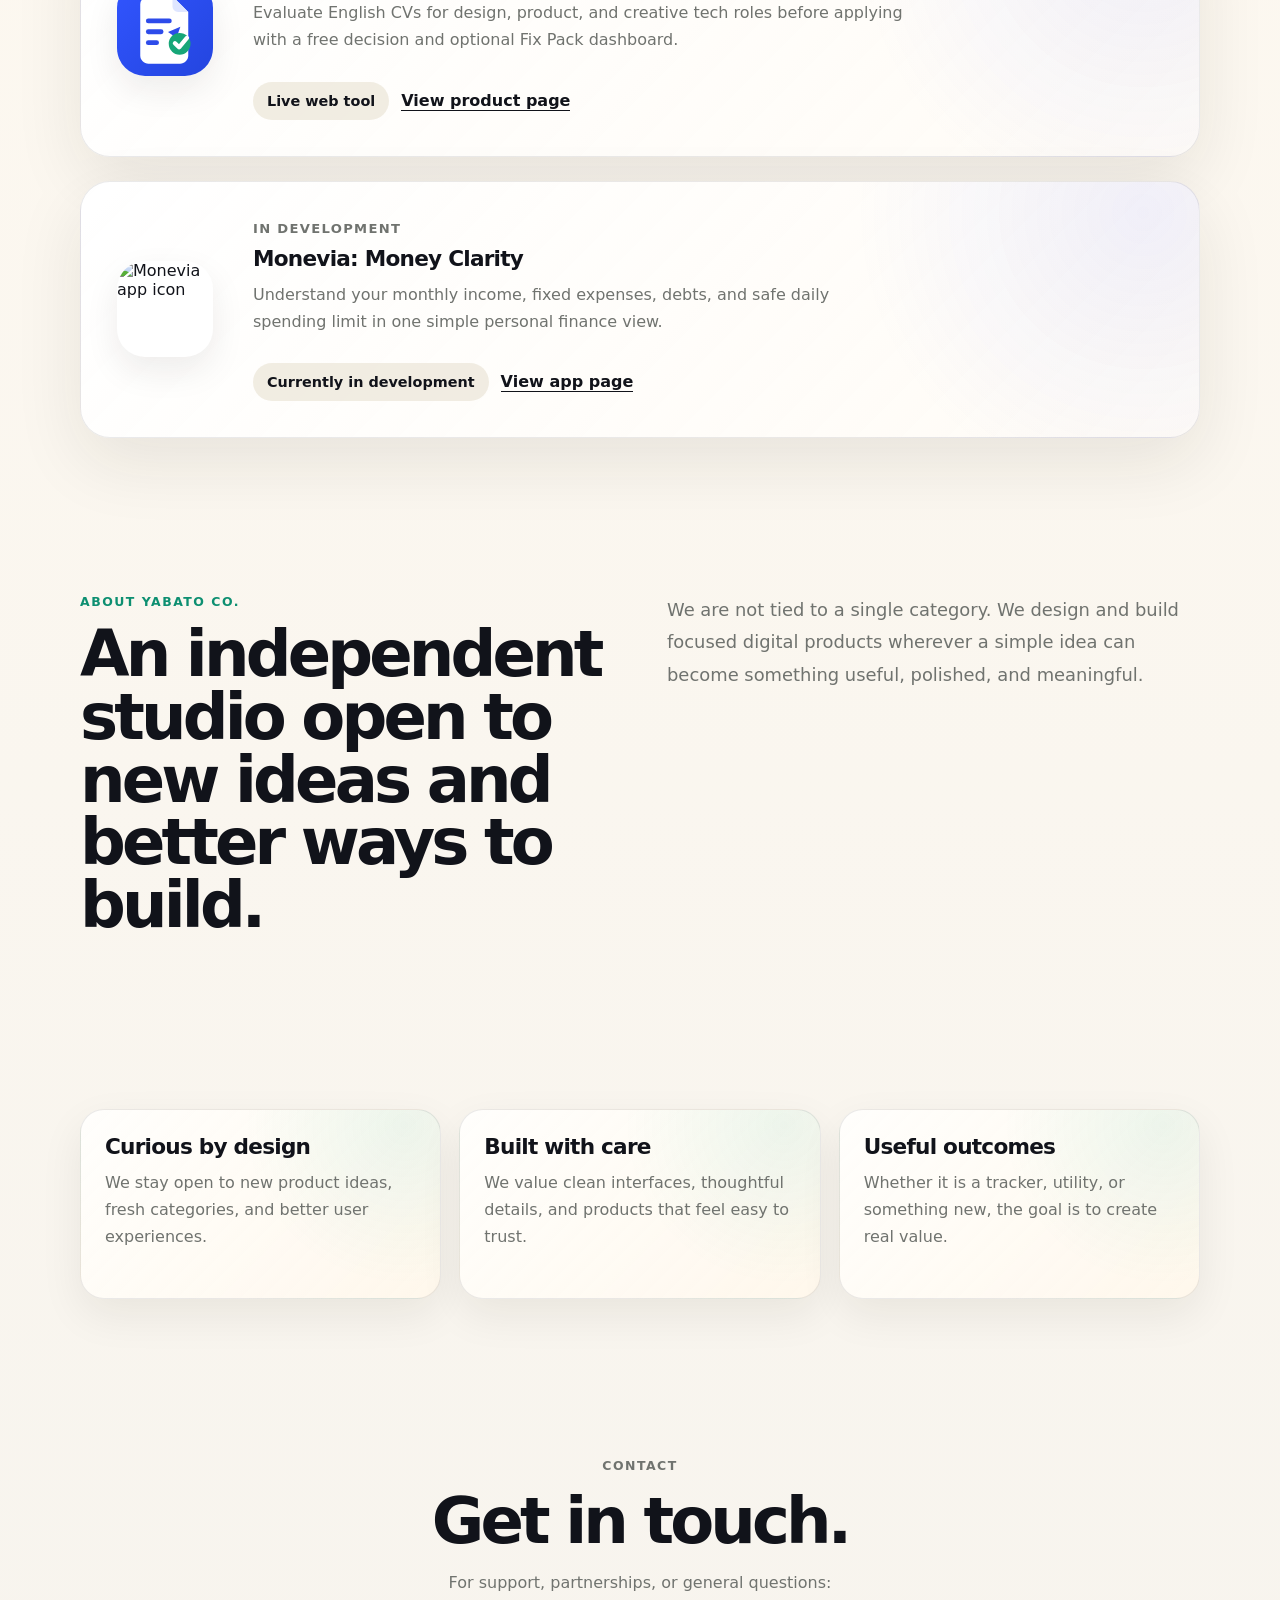
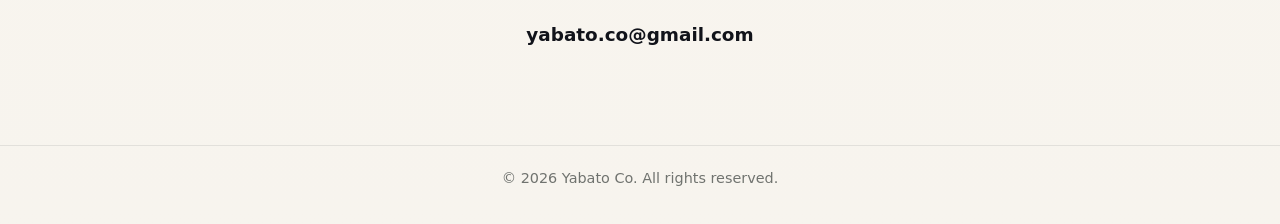
==== commit 2a48ab7c: "Add decorative hero background and styles for FixSend Add a new background asset (fixsend-hero-bg.pn" ====
--- a/index.html
+++ b/index.html
@@ -8,7 +8,7 @@
   <link rel="icon" type="image/png" href="./favicon.png?v=2" />
   <link rel="shortcut icon" type="image/png" href="./favicon.png?v=2" />
   <link rel="apple-touch-icon" href="./favicon.png?v=2" />
-  <link rel="stylesheet" href="./styles.css?v=14" />
+  <link rel="stylesheet" href="./styles.css?v=15" />
 </head>
 <body>
   <header class="site-header">
@@ -46,7 +46,7 @@
       <div class="home-hero-stage">
         <div class="hero-glow hero-glow-one"></div>
         <div class="hero-glow hero-glow-two"></div>
-        <img class="home-hero-image" src="quira-hero.png?v=2" alt="Quira app screens preview" />
+        <img class="home-hero-image" src="quira-hero.png?v=3" alt="Quira app screens preview" />
         <a class="hero-qr-card" href="https://play.google.com/store/apps/details?id=co.yabato.quira" target="_blank" rel="noopener" aria-label="Download Quira from Google Play">
           <img src="quira-google-play-qr.png" alt="Quira Google Play QR code" />
           <span>Scan to download</span>
--- a/styles.css
+++ b/styles.css
@@ -135,12 +135,12 @@
 }
 
 .hero {
-  min-height: 74vh;
-  display: grid;
-  grid-template-columns: minmax(0, 0.82fr) minmax(470px, 1.18fr);
-  gap: 24px;
-  align-items: center;
-  padding: 82px 0 74px;
+  min-height: calc(100vh - 104px);
+  display: grid;
+  grid-template-columns: minmax(0, 0.84fr) minmax(440px, 1.16fr);
+  gap: 18px;
+  align-items: center;
+  padding: 34px 0 42px;
 }
 
 .hero-copy {
@@ -189,8 +189,8 @@
 .home-hero-stage {
   position: relative;
   justify-self: end;
-  width: min(132%, 910px);
-  margin-right: -206px;
+  width: min(118%, 800px);
+  margin-right: -112px;
   animation: heroFadeIn 900ms ease 120ms both;
 }
 
@@ -198,7 +198,9 @@
   display: block;
   width: 100%;
   height: auto;
-  filter: drop-shadow(0 36px 72px rgba(35, 30, 20, 0.20));
+  max-height: calc(100vh - 158px);
+  object-fit: contain;
+  filter: drop-shadow(0 30px 62px rgba(35, 30, 20, 0.18));
   animation: heroFloat 6.5s ease-in-out infinite;
 }
 
@@ -230,17 +232,21 @@
 
 .hero-qr-card {
   position: absolute;
-  right: 34px;
-  bottom: 34px;
-  display: grid;
-  justify-items: center;
-  gap: 8px;
-  width: 136px;
-  padding: 12px;
+  right: 118px;
+  bottom: 26px;
+  display: grid;
+  grid-template-columns: 58px 1fr;
+  align-items: center;
+  gap: 12px;
+  width: 214px;
+  min-height: 78px;
+  padding: 10px 14px 10px 10px;
   border: 1px solid rgba(15, 23, 42, 0.08);
-  border-radius: 24px;
-  background: rgba(255, 252, 246, 0.9);
-  box-shadow: 0 20px 46px rgba(35, 30, 20, 0.14);
+  border-radius: 22px;
+  background:
+    radial-gradient(circle at 15% 15%, rgba(92, 108, 255, 0.12), transparent 5rem),
+    rgba(255, 252, 246, 0.86);
+  box-shadow: 0 18px 44px rgba(35, 30, 20, 0.12);
   color: var(--text);
   text-decoration: none;
   backdrop-filter: blur(18px);
@@ -249,15 +255,29 @@
 
 .hero-qr-card img {
   display: block;
-  width: 98px;
-  height: 98px;
+  width: 58px;
+  height: 58px;
   border-radius: 14px;
+  background: #ffffff;
+  box-shadow: inset 0 0 0 1px rgba(17, 19, 26, 0.05);
 }
 
 .hero-qr-card span {
-  font-size: 0.74rem;
+  font-size: 0.78rem;
   font-weight: 900;
-  text-align: center;
+  text-align: left;
+  line-height: 1.2;
+}
+
+.hero-qr-card span::before {
+  content: "Google Play";
+  display: block;
+  margin-bottom: 3px;
+  color: var(--muted);
+  font-size: 0.65rem;
+  font-weight: 850;
+  letter-spacing: 0.08em;
+  text-transform: uppercase;
 }
 
 @keyframes heroFadeUp {
@@ -581,6 +601,35 @@
   gap: 42px;
   align-items: center;
   padding: 74px 0 46px;
+}
+
+.fixsend-app-hero {
+  position: relative;
+  min-height: 68vh;
+  padding: 98px 0 78px;
+  overflow: hidden;
+}
+
+.fixsend-app-hero::before {
+  content: "";
+  position: absolute;
+  inset: -18% -18% -12% 24%;
+  z-index: -1;
+  background: url("fixsend-hero-bg.png?v=1") center / contain no-repeat;
+  opacity: 0.24;
+  filter: blur(0.2px) saturate(0.95);
+  pointer-events: none;
+}
+
+.fixsend-app-hero::after {
+  content: "";
+  position: absolute;
+  inset: 0;
+  z-index: -1;
+  background:
+    radial-gradient(circle at 78% 24%, rgba(92, 108, 255, 0.12), transparent 28rem),
+    linear-gradient(90deg, rgba(246, 242, 234, 0.94) 0%, rgba(246, 242, 234, 0.72) 48%, rgba(246, 242, 234, 0.48) 100%);
+  pointer-events: none;
 }
 
 .hero-phone-card {
@@ -920,24 +969,32 @@
 
   .hero {
     grid-template-columns: 1fr;
-    gap: 34px;
+    gap: 24px;
+    min-height: auto;
+    padding: 44px 0 48px;
     overflow: hidden;
   }
 
   .home-hero-stage {
     justify-self: center;
-    width: min(112%, 780px);
-    margin: 6px -6% 0;
+    width: min(104%, 680px);
+    margin: -4px -2% 0;
   }
 
   .hero-qr-card {
-    right: 22px;
+    right: 36px;
     bottom: 18px;
   }
 
   .app-hero {
     grid-template-columns: 1fr;
     overflow: hidden;
+  }
+
+  .fixsend-app-hero::before {
+    inset: 18% -20% -10% -8%;
+    opacity: 0.16;
+    background-size: 120%;
   }
 
   .hero-phone-card {
@@ -1016,8 +1073,8 @@
   }
 
   .hero {
-    min-height: 66vh;
-    padding-top: 70px;
+    min-height: auto;
+    padding-top: 34px;
   }
 
   h1 {
@@ -1046,6 +1103,17 @@
 @media (max-width: 620px) {
   .app-hero {
     padding: 64px 0 42px;
+  }
+
+  .fixsend-app-hero {
+    min-height: auto;
+    padding: 72px 0 52px;
+  }
+
+  .fixsend-app-hero::before {
+    inset: 26% -28% -8% -24%;
+    opacity: 0.13;
+    background-size: 145%;
   }
 
   .hero-phone-card {
@@ -1056,23 +1124,23 @@
   }
 
   .home-hero-stage {
-    width: 116%;
-    margin-left: -8%;
-    margin-right: -8%;
+    width: 108%;
+    margin-left: -4%;
+    margin-right: -4%;
   }
 
   .hero-qr-card {
     position: relative;
     right: auto;
     bottom: auto;
-    width: 100%;
-    max-width: 220px;
-    margin: -18px auto 0;
+    width: min(100%, 260px);
+    max-width: 260px;
+    margin: -8px auto 0;
   }
 
   .hero-qr-card img {
-    width: 112px;
-    height: 112px;
+    width: 58px;
+    height: 58px;
   }
 
   .hero-badges span {
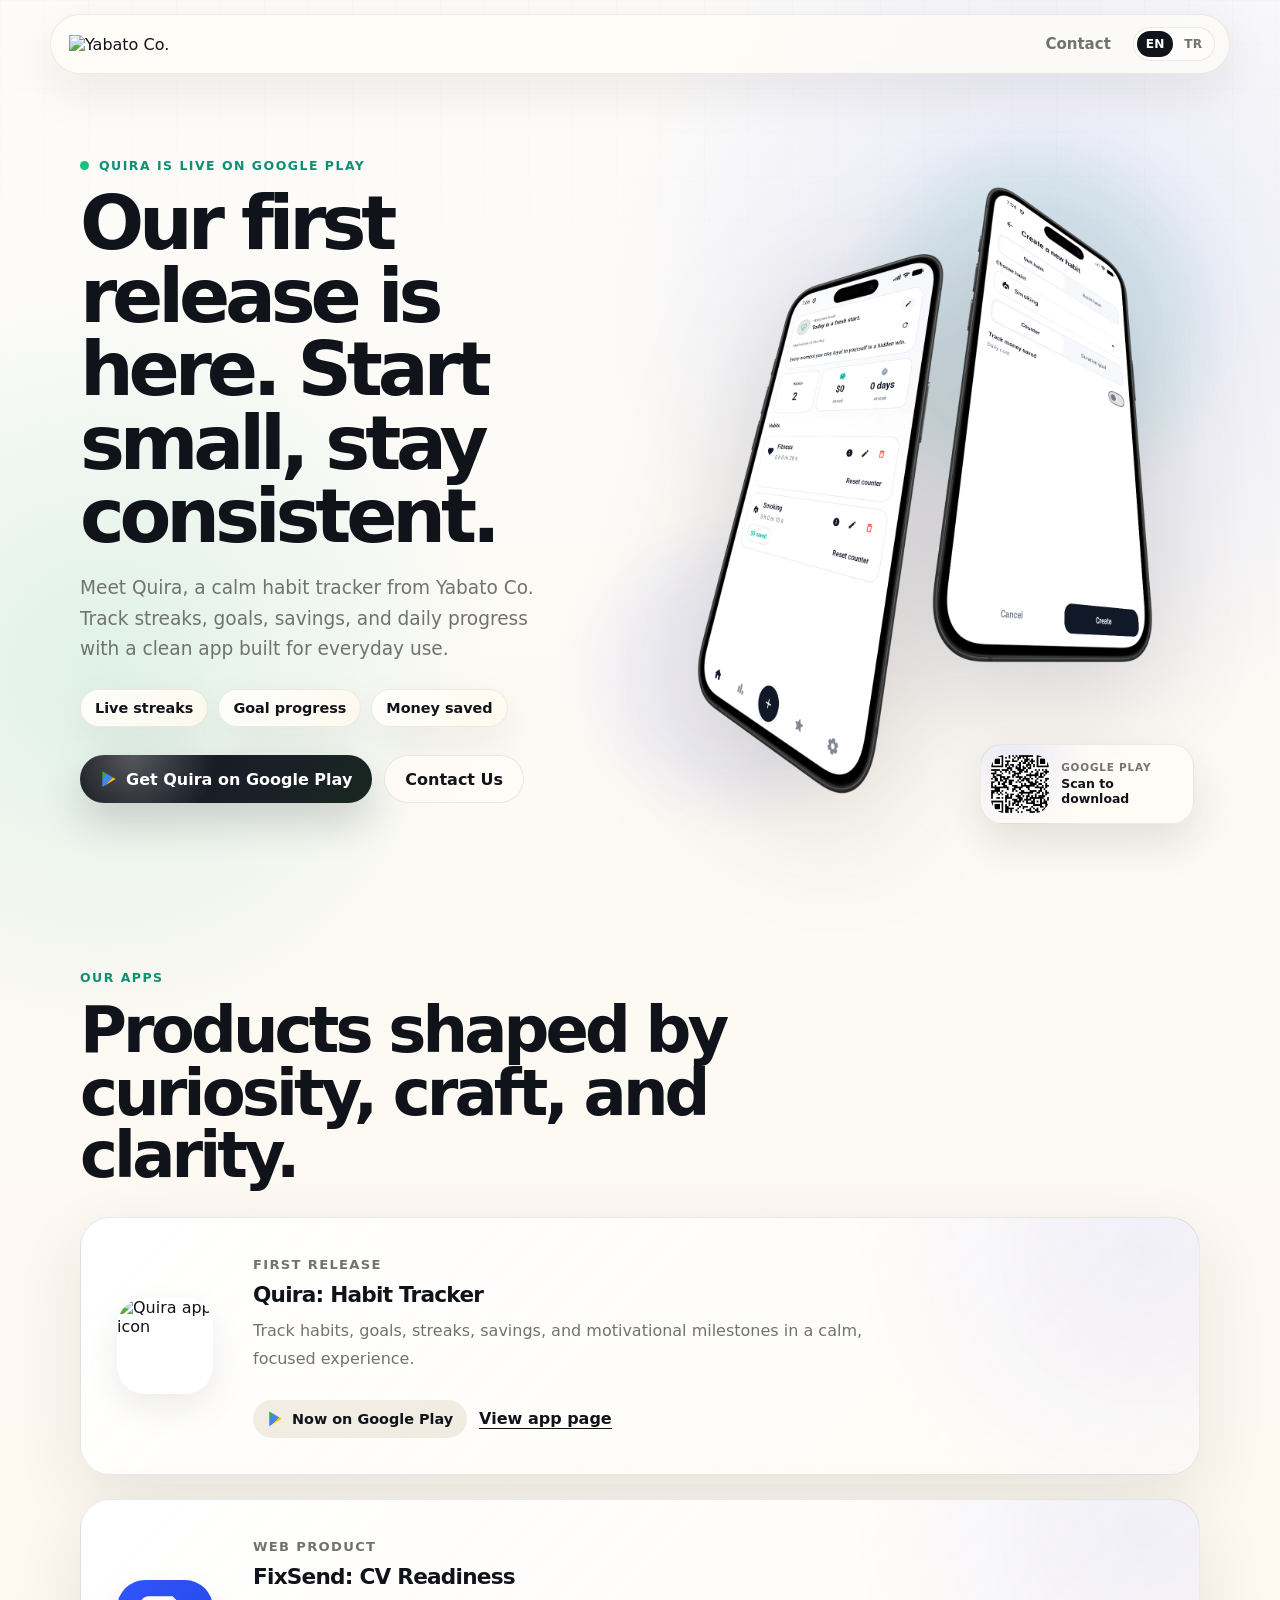
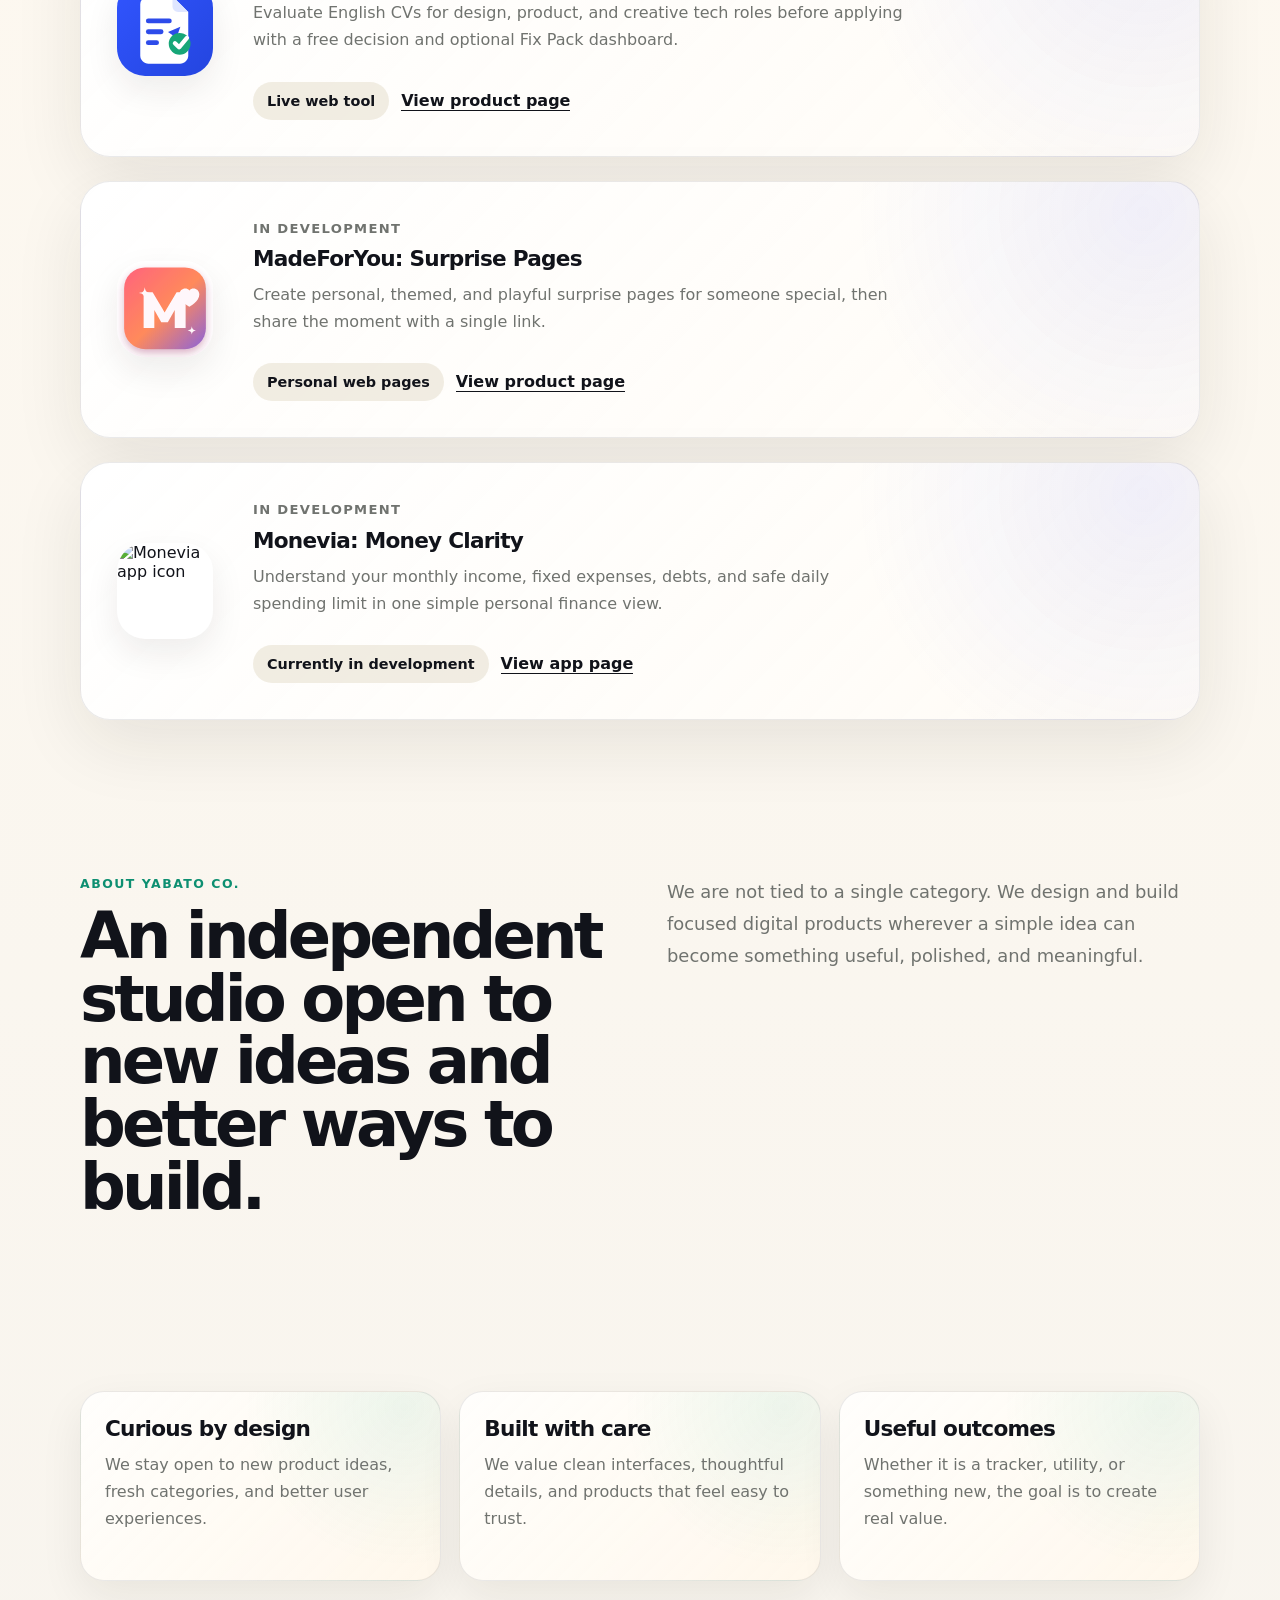
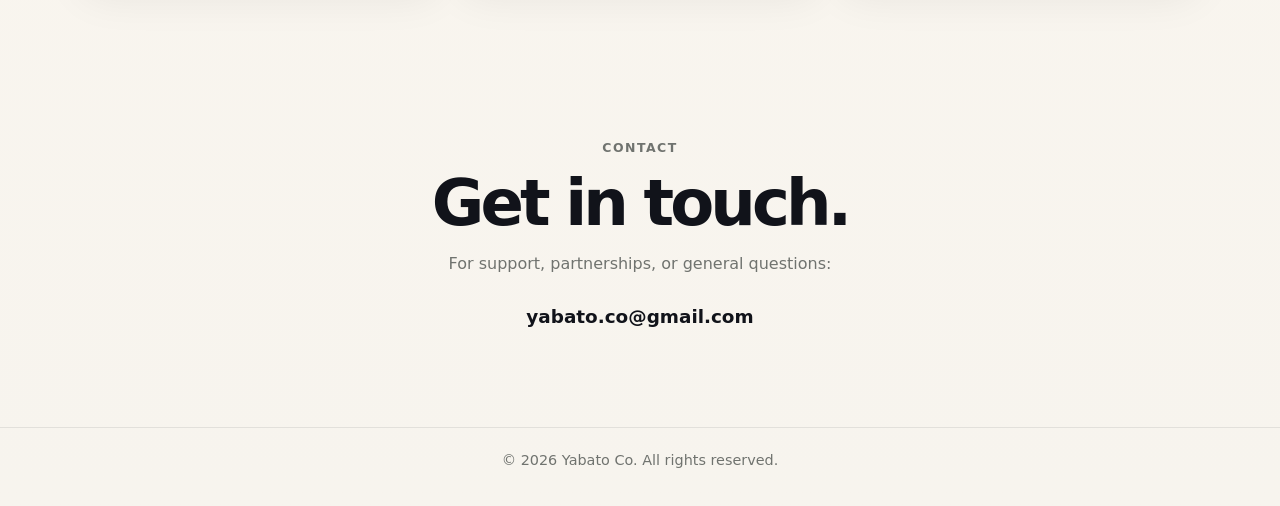
==== commit 18f155a1: "Add MadeForYou pages, logo, and sitemap Introduce the MadeForYou product: add English and Turkish pr" ====
--- a/index.html
+++ b/index.html
@@ -5,10 +5,34 @@
   <meta name="viewport" content="width=device-width, initial-scale=1" />
   <title>Yabato Co. | Ideas, Apps, and Digital Products</title>
   <meta name="description" content="Yabato Co. is an independent studio exploring ideas, apps, and digital products." />
+  <link rel="canonical" href="https://yabato-co.github.io/" />
+  <link rel="alternate" hreflang="en" href="https://yabato-co.github.io/" />
+  <link rel="alternate" hreflang="tr" href="https://yabato-co.github.io/index-tr.html" />
+  <link rel="alternate" hreflang="x-default" href="https://yabato-co.github.io/" />
+  <meta property="og:type" content="website" />
+  <meta property="og:title" content="Yabato Co. | Ideas, Apps, and Digital Products" />
+  <meta property="og:description" content="An independent studio building focused apps and digital products including Quira, FixSend, MadeForYou, and Monevia." />
+  <meta property="og:url" content="https://yabato-co.github.io/" />
+  <meta property="og:image" content="https://yabato-co.github.io/quira-hero.png" />
+  <meta name="twitter:card" content="summary_large_image" />
+  <meta name="twitter:title" content="Yabato Co. | Ideas, Apps, and Digital Products" />
+  <meta name="twitter:description" content="An independent studio building focused apps and digital products including Quira, FixSend, MadeForYou, and Monevia." />
+  <meta name="twitter:image" content="https://yabato-co.github.io/quira-hero.png" />
   <link rel="icon" type="image/png" href="./favicon.png?v=2" />
   <link rel="shortcut icon" type="image/png" href="./favicon.png?v=2" />
   <link rel="apple-touch-icon" href="./favicon.png?v=2" />
-  <link rel="stylesheet" href="./styles.css?v=15" />
+  <link rel="stylesheet" href="./styles.css?v=16" />
+  <script type="application/ld+json">
+    {
+      "@context": "https://schema.org",
+      "@type": "Organization",
+      "name": "Yabato Co.",
+      "url": "https://yabato-co.github.io/",
+      "logo": "https://yabato-co.github.io/yabato-logo.png",
+      "email": "yabato.co@gmail.com",
+      "description": "Yabato Co. is an independent studio building focused apps and digital products including Quira, FixSend, MadeForYou, and Monevia."
+    }
+  </script>
 </head>
 <body>
   <header class="site-header">
@@ -46,7 +70,7 @@
       <div class="home-hero-stage">
         <div class="hero-glow hero-glow-one"></div>
         <div class="hero-glow hero-glow-two"></div>
-        <img class="home-hero-image" src="quira-hero.png?v=3" alt="Quira app screens preview" />
+        <img class="home-hero-image" src="quira-hero.png?v=3" alt="Quira habit tracker app screens preview" />
         <a class="hero-qr-card" href="https://play.google.com/store/apps/details?id=co.yabato.quira" target="_blank" rel="noopener" aria-label="Download Quira from Google Play">
           <img src="quira-google-play-qr.png" alt="Quira Google Play QR code" />
           <span>Scan to download</span>
@@ -88,6 +112,22 @@
             </p>
             <div class="app-actions">
               <span class="pill">Live web tool</span>
+              <span class="text-link">View product page</span>
+            </div>
+          </div>
+        </a>
+
+        <a class="app-card app-card-link" href="madeforyou.html">
+          <img class="app-icon" src="madeforyou-logo.svg" alt="MadeForYou surprise page maker icon" />
+          <div class="app-content">
+            <p class="app-label">In development</p>
+            <h3>MadeForYou: Surprise Pages</h3>
+            <p>
+              Create personal, themed, and playful surprise pages for someone
+              special, then share the moment with a single link.
+            </p>
+            <div class="app-actions">
+              <span class="pill">Personal web pages</span>
               <span class="text-link">View product page</span>
             </div>
           </div>
--- a/styles.css
+++ b/styles.css
@@ -613,23 +613,16 @@
 .fixsend-app-hero::before {
   content: "";
   position: absolute;
-  inset: -18% -18% -12% 24%;
+  inset: -112px calc((100vw - 100%) / -2) -6% calc((100vw - 100%) / -2);
   z-index: -1;
-  background: url("fixsend-hero-bg.png?v=1") center / contain no-repeat;
-  opacity: 0.24;
-  filter: blur(0.2px) saturate(0.95);
+  background: url("fixsend-hero-bg.png?v=2") center top / cover no-repeat;
+  opacity: 0.18;
+  filter: none;
   pointer-events: none;
 }
 
 .fixsend-app-hero::after {
-  content: "";
-  position: absolute;
-  inset: 0;
-  z-index: -1;
-  background:
-    radial-gradient(circle at 78% 24%, rgba(92, 108, 255, 0.12), transparent 28rem),
-    linear-gradient(90deg, rgba(246, 242, 234, 0.94) 0%, rgba(246, 242, 234, 0.72) 48%, rgba(246, 242, 234, 0.48) 100%);
-  pointer-events: none;
+  content: none;
 }
 
 .hero-phone-card {
@@ -992,9 +985,9 @@
   }
 
   .fixsend-app-hero::before {
-    inset: 18% -20% -10% -8%;
-    opacity: 0.16;
-    background-size: 120%;
+    inset: -104px -18px -8% -18px;
+    opacity: 0.14;
+    background-size: cover;
   }
 
   .hero-phone-card {
@@ -1111,9 +1104,9 @@
   }
 
   .fixsend-app-hero::before {
-    inset: 26% -28% -8% -24%;
-    opacity: 0.13;
-    background-size: 145%;
+    inset: -94px -14px -8% -14px;
+    opacity: 0.12;
+    background-size: cover;
   }
 
   .hero-phone-card {
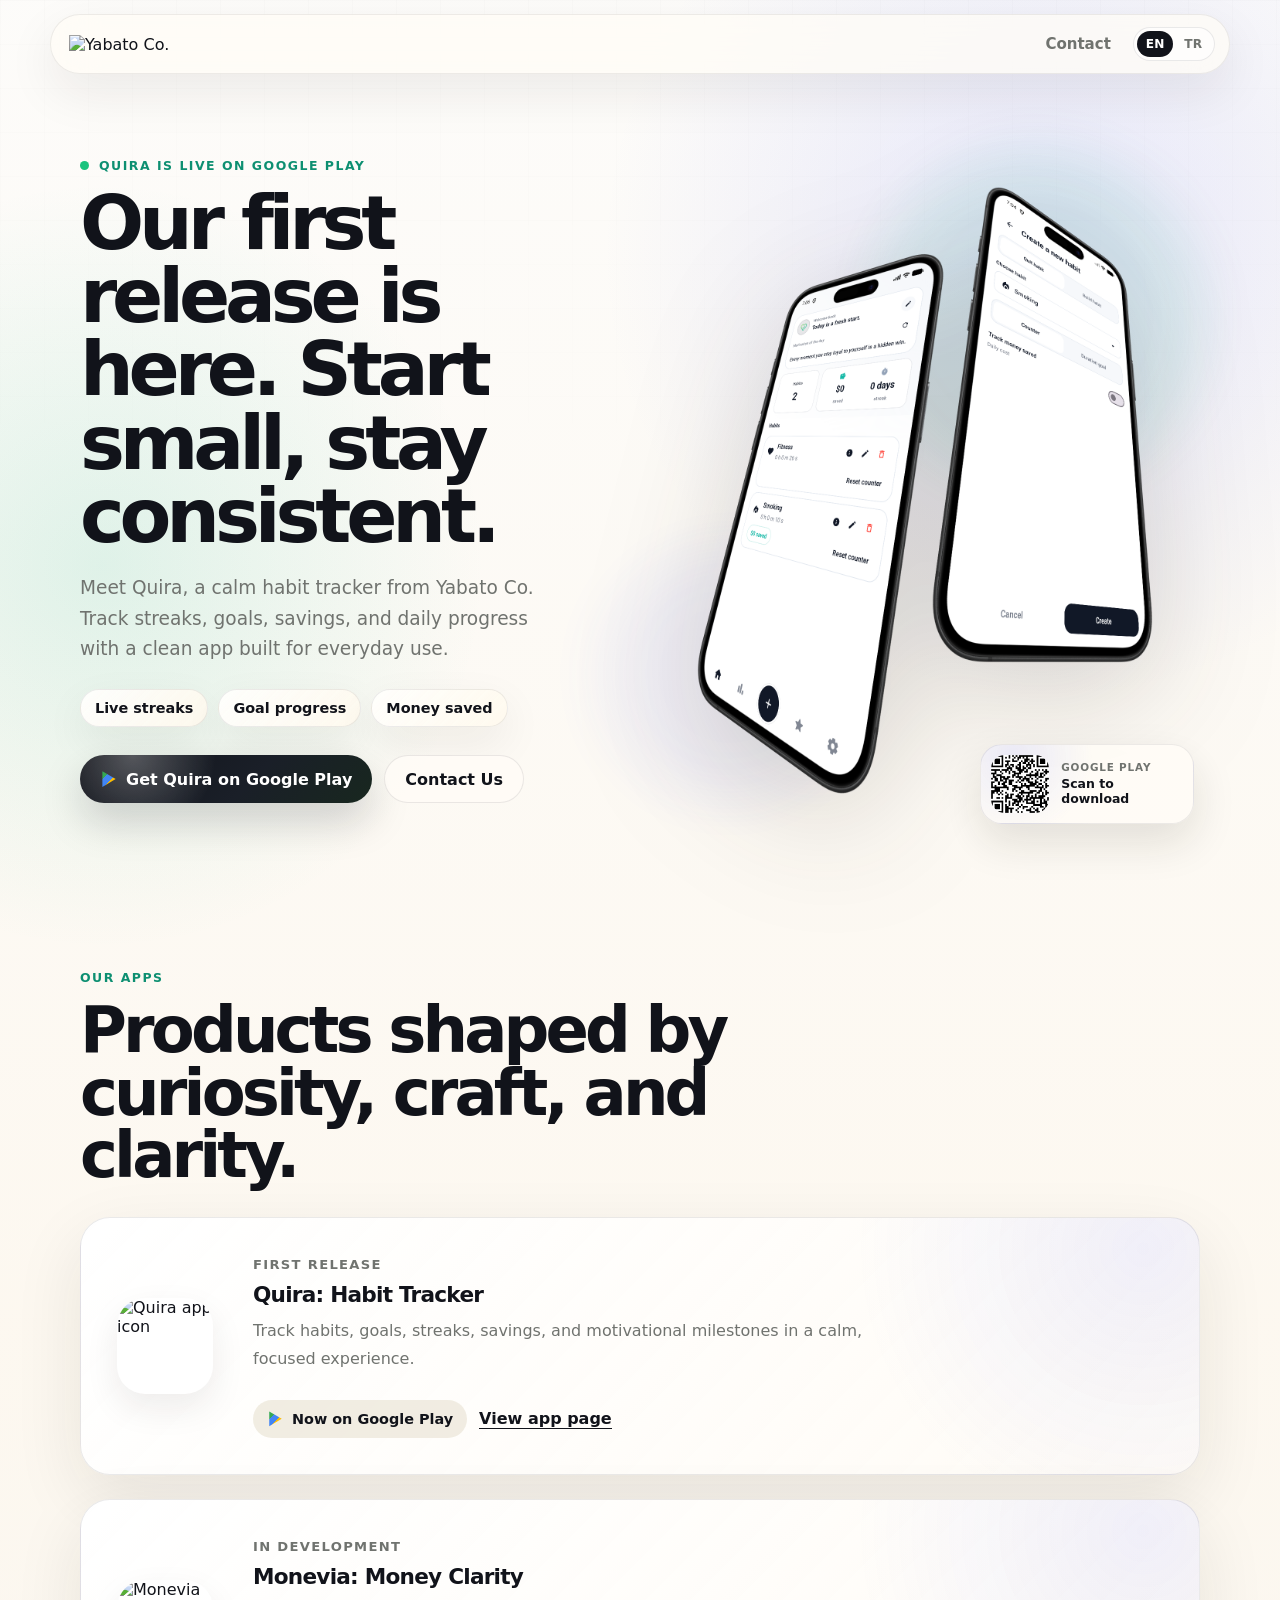
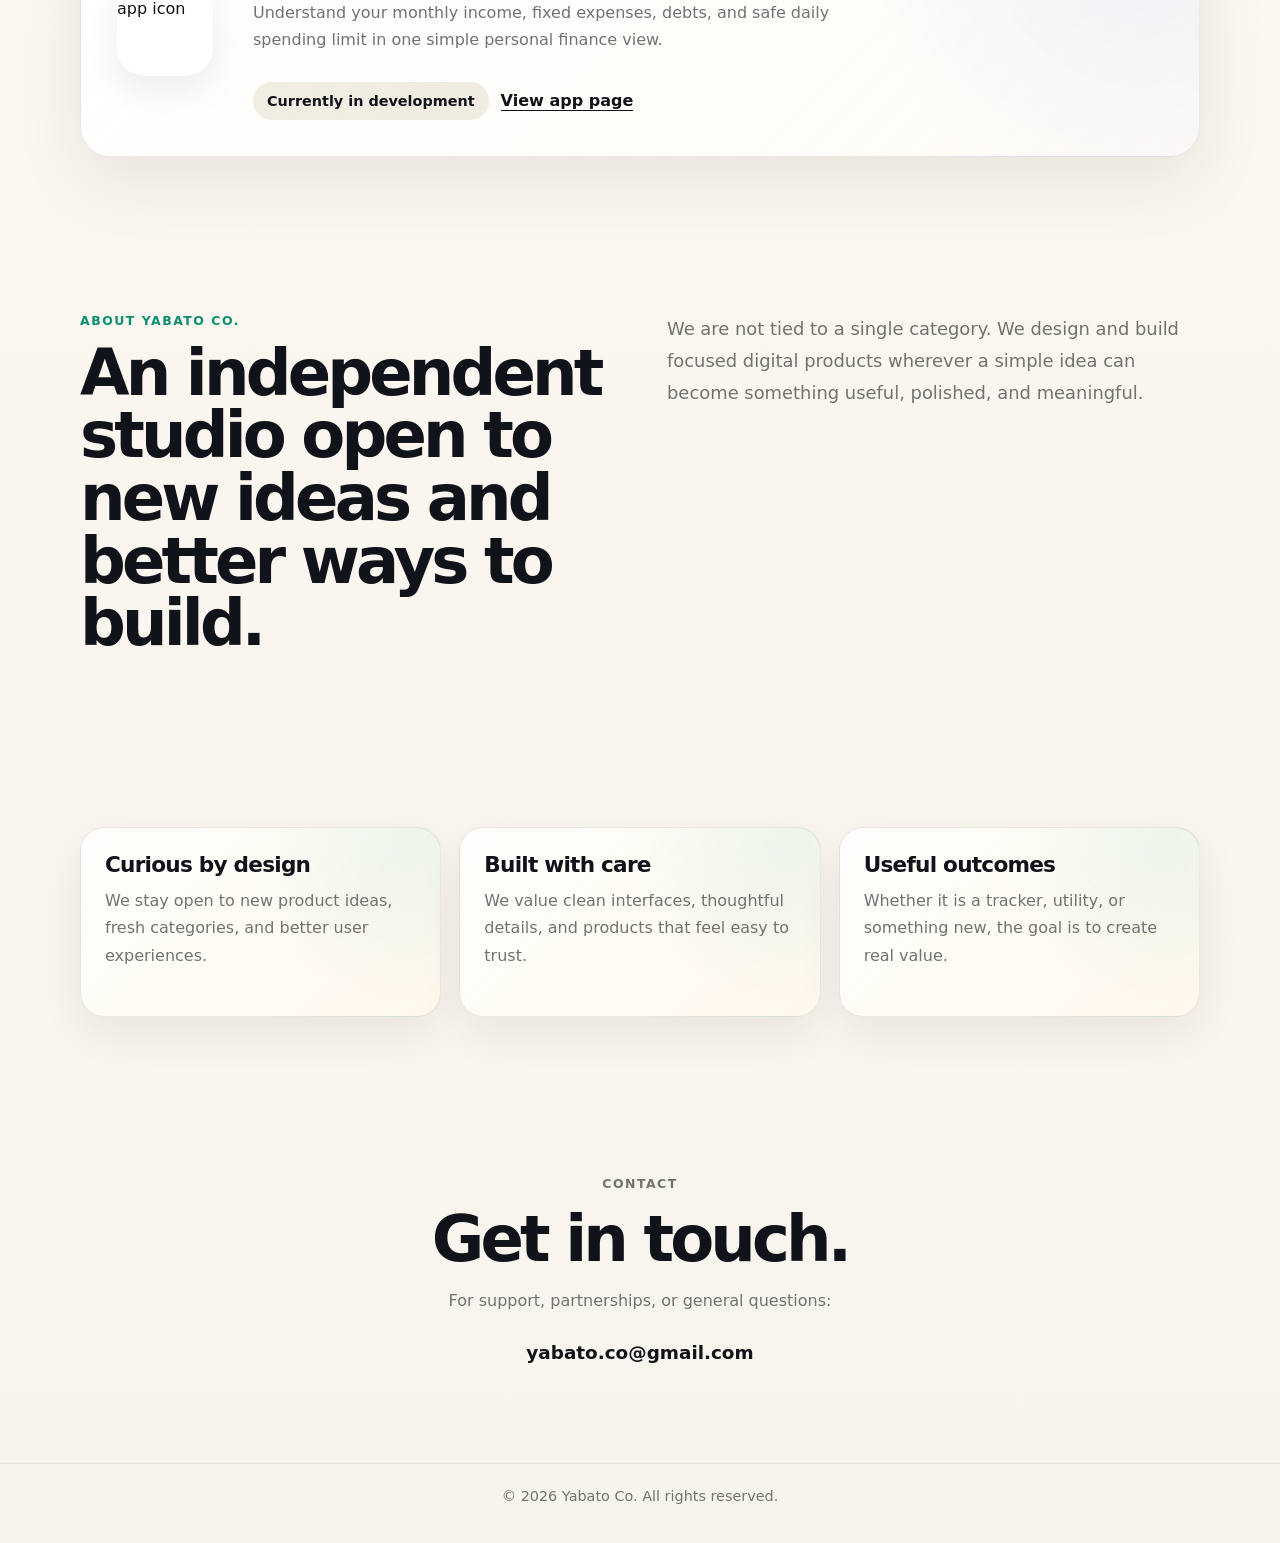
==== commit 50e43318: "Remove FixSend & MadeForYou; set pages noindex Remove FixSend and MadeForYou from the public site li" ====
--- a/index.html
+++ b/index.html
@@ -11,12 +11,12 @@
   <link rel="alternate" hreflang="x-default" href="https://yabato-co.github.io/" />
   <meta property="og:type" content="website" />
   <meta property="og:title" content="Yabato Co. | Ideas, Apps, and Digital Products" />
-  <meta property="og:description" content="An independent studio building focused apps and digital products including Quira, FixSend, MadeForYou, and Monevia." />
+  <meta property="og:description" content="An independent studio building focused apps and digital products including Quira and Monevia." />
   <meta property="og:url" content="https://yabato-co.github.io/" />
   <meta property="og:image" content="https://yabato-co.github.io/quira-hero.png" />
   <meta name="twitter:card" content="summary_large_image" />
   <meta name="twitter:title" content="Yabato Co. | Ideas, Apps, and Digital Products" />
-  <meta name="twitter:description" content="An independent studio building focused apps and digital products including Quira, FixSend, MadeForYou, and Monevia." />
+  <meta name="twitter:description" content="An independent studio building focused apps and digital products including Quira and Monevia." />
   <meta name="twitter:image" content="https://yabato-co.github.io/quira-hero.png" />
   <link rel="icon" type="image/png" href="./favicon.png?v=2" />
   <link rel="shortcut icon" type="image/png" href="./favicon.png?v=2" />
@@ -30,7 +30,7 @@
       "url": "https://yabato-co.github.io/",
       "logo": "https://yabato-co.github.io/yabato-logo.png",
       "email": "yabato.co@gmail.com",
-      "description": "Yabato Co. is an independent studio building focused apps and digital products including Quira, FixSend, MadeForYou, and Monevia."
+      "description": "Yabato Co. is an independent studio building focused apps and digital products including Quira and Monevia."
     }
   </script>
 </head>
@@ -101,38 +101,6 @@
           </div>
         </a>
 
-        <a class="app-card app-card-link" href="fixsend.html">
-          <img class="app-icon" src="fixsend-logo.svg" alt="FixSend product icon" />
-          <div class="app-content">
-            <p class="app-label">Web product</p>
-            <h3>FixSend: CV Readiness</h3>
-            <p>
-              Evaluate English CVs for design, product, and creative tech roles
-              before applying with a free decision and optional Fix Pack dashboard.
-            </p>
-            <div class="app-actions">
-              <span class="pill">Live web tool</span>
-              <span class="text-link">View product page</span>
-            </div>
-          </div>
-        </a>
-
-        <a class="app-card app-card-link" href="madeforyou.html">
-          <img class="app-icon" src="madeforyou-logo.svg" alt="MadeForYou surprise page maker icon" />
-          <div class="app-content">
-            <p class="app-label">In development</p>
-            <h3>MadeForYou: Surprise Pages</h3>
-            <p>
-              Create personal, themed, and playful surprise pages for someone
-              special, then share the moment with a single link.
-            </p>
-            <div class="app-actions">
-              <span class="pill">Personal web pages</span>
-              <span class="text-link">View product page</span>
-            </div>
-          </div>
-        </a>
-
         <a class="app-card app-card-link" href="monevia.html">
           <img class="app-icon" src="monevia-logo.png" alt="Monevia app icon" />
           <div class="app-content">
